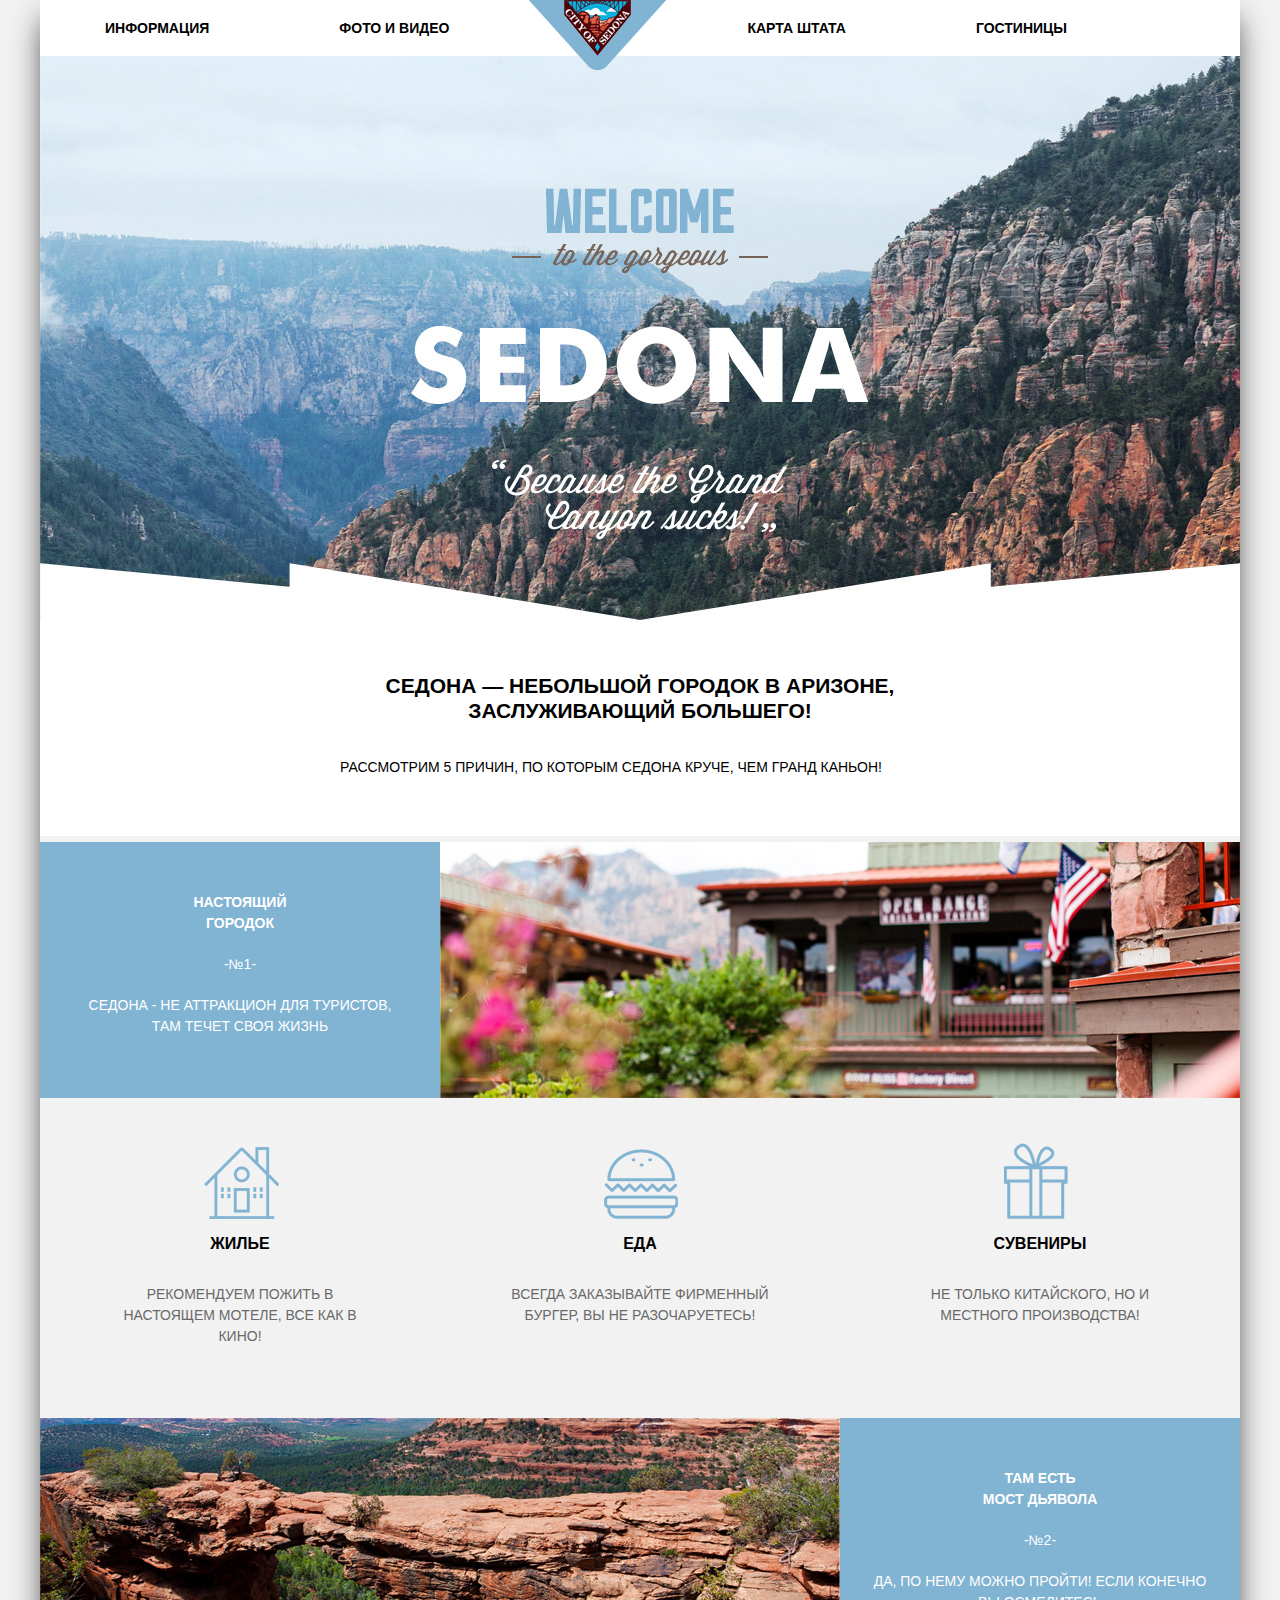
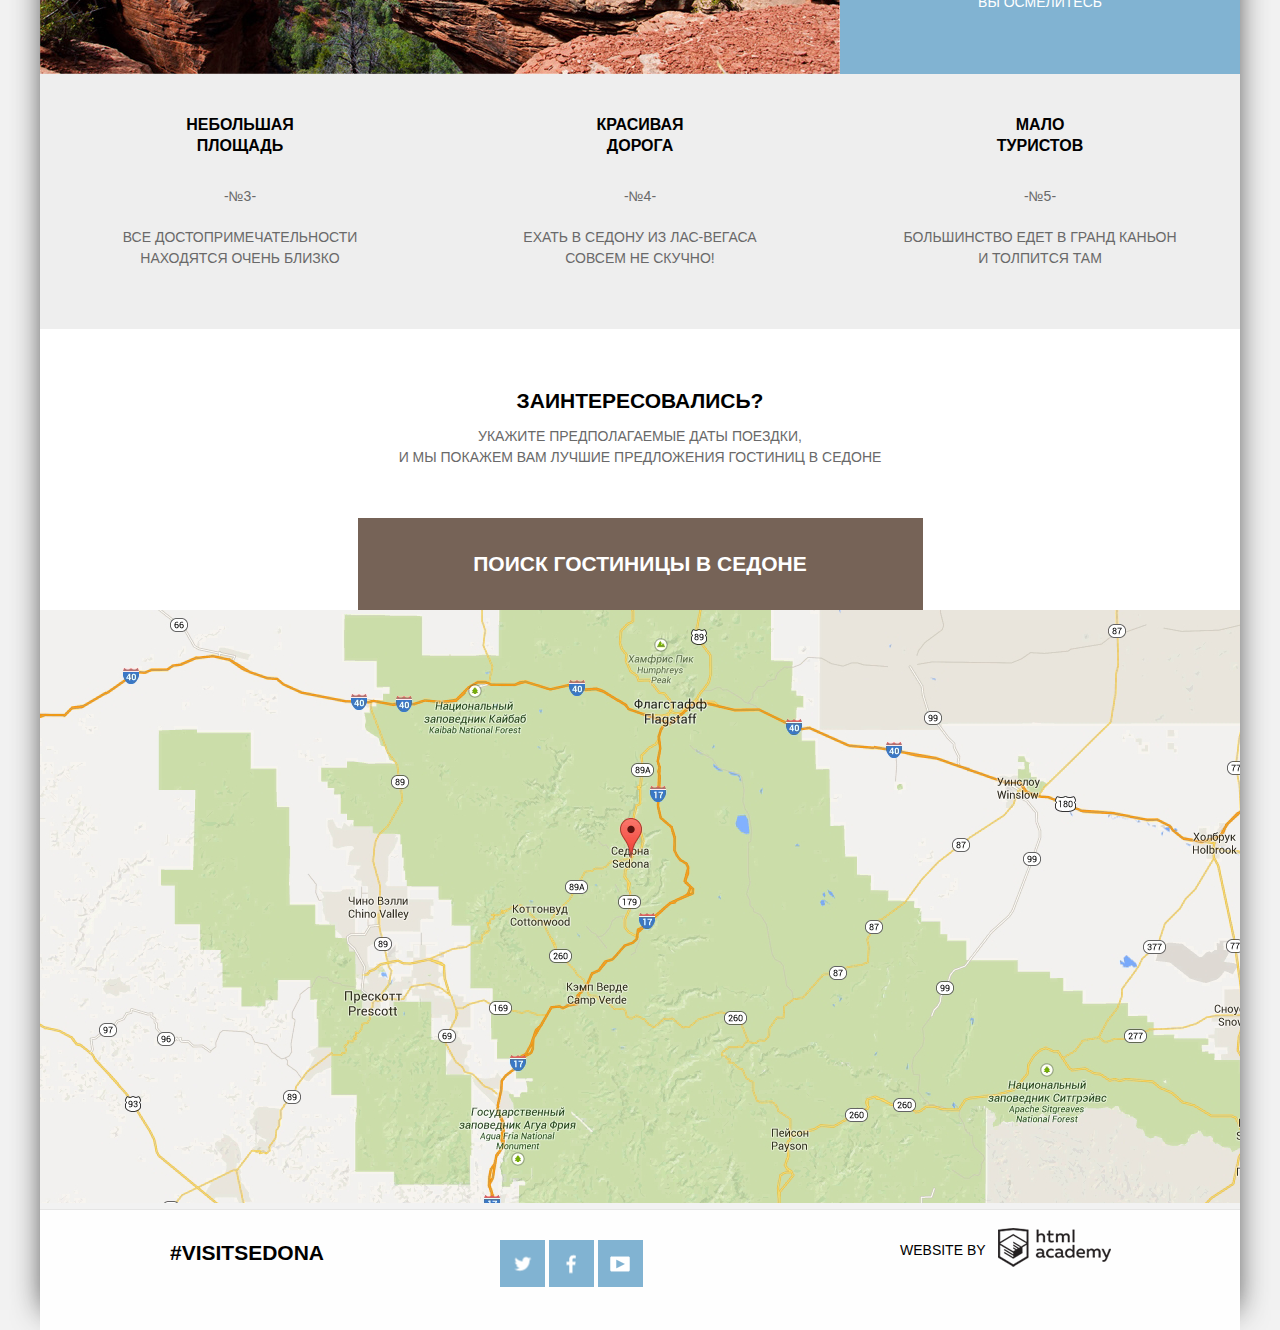
==== index.html @ 5f9b66cf "оформление декоративных элементов" ====
<!DOCTYPE html>
<html>
<head>
  <meta charset="utf-8">
  <link href="https://fonts.googleapis.com/css?family=PT+Sans:400,700&amp;subset=cyrillic" rel="stylesheet">
  <link rel="stylesheet" href="css/normalize.css">
  <link rel="stylesheet" href="css/style.css">
  <title>Welcome to Sedona</title>
</head>
<body>
  <div class="main-container">
    <header class="main-header">
      <nav class="main-navigation">
        <ul>
          <li> 
            <a href="#">Информация </a>
          </li>
          <li> 
            <a href="#">Фото и Видео</a>
          </li>
          <li class="main-logo">
            <a href="#"> <img class="logo" src="img/icon.png" width="138" height="70" alt="Седона"></a>
          </li>
          <li> 
            <a href="#">Карта штата</a> 
          </li>
          <li> 
            <a href="#">Гостиницы</a>
          </li>
        </ul>
      </nav>
    </header>
    <main>
      <div class="main">
        <div class="main-logo">
          <img src="img/index-intro.jpg" width="1200" height="780" alt="Welcome to Sedona">
        </div>
        <h1 class="logo-title">Седона — небольшой городок в Аризоне, заслуживающий большего!</h1>
        <p class="features-title">Рассмотрим 5 причин, по которым Седона круче, чем Гранд Каньон!</p>
      </div>
      <section class="features">
        <div class="features-items right">
          <img src="img/index-city.jpg" width="800" height="256" alt="Настоящий городок">
          <p class="features-name">Настоящий <br> городок</p>
          <p class="features">-№1-</p>
          <p class="features">Седона - не аттракцион для туристов,<br> там течет своя жизнь</p>
        </div>
        <div class="features-logo-wrapped clearfix">
          <div class="features-logo accomodation">
            <p class="features-logo-name">Жилье</p>
            <p class="feature">Рекомендуем пожить в настоящем мотеле, все как в кино!</p>
          </div>
          <div class="features-logo food">
            <p class="features-logo-name">Еда</p>
            <p class="feature">Всегда заказывайте фирменный бургер, Вы не разочаруетесь!</p>
          </div>
          <div class="features-logo souvenirs">
            <p class="features-logo-name">Сувениры</p>
            <p class="feature">Не только китайского, но и местного производства!</p>
          </div>
        </div>
        <div class="features-items left">
          <img src="img/index-bridge.jpg" width="800" height="256" alt="Мост дьявола">
          <p class="features-name">Там есть <br> мост дьявола</p>
          <p class="features">-№2-</p>
          <p class="features">Да, по нему можно пройти! Если конечно <br> вы осмелитесь</p>
        </div>
        <div class="features-items-common clearfix">
          <div class="features-items-small">
            <p class="features-name">Небольшая <br> площадь</p>
            <p class="feature">-№3-</p>
            <p class="feature">Все достопримечательности находятся очень близко</p>
          </div>
          <div class="features-items-small">
            <p class="features-name">Красивая <br> дорога</p>
            <p class="feature">-№4-</p>
            <p class="feature">Ехать в Седону из Лас-Вегаса совсем не скучно!</p>
          </div>
          <div class="features-items-small">
            <p class="features-name">Мало <br> туристов</p>
            <p class="feature">-№5-</p>
            <p class="feature">Большинство едет в Гранд Каньон и толпится там</p>
          </div>
        </div>
      </section>
      <div class="offer">
        <h2 class="offer-title">Заинтересовались?</h2>
        <p class="offer-name">Укажите предполагаемые даты поездки,<br> и мы покажем вам лучшие предложения гостиниц в Седоне</p>
        <input type="checkbox" class="offer" id="search-hotel">
        <label class="search" for="search-hotel">Поиск гостиницы в Седоне</label>
        <form class="offer-form" action="#" method="get">
          <label class="date"> Дата заезда:
            <input class="date" type="date" name="date-checkin" placeholder="24 апреля 2016">
          </label>
          <label class="date"> Дата выезда:
            <input class="date" type="date" name="date-checkout" placeholder="4 июля 2016">
          </label>
          <div class="group clearfix">
            <label class="adult">Взрослые
              <button class="minus" type="button">-</button>
              <input type="text" name="quantity-adult">
              <button class="plus" type="button">+</button>
            </label>
            <label class="children">Дети
              <button class="minus" type="button">-</button>
              <input type="text" name="quantity-children">
              <button class="plus" type="button">+</button>
            </label>
          </div>
          <button class="submit" type="submit">Найти</button>
        </form>
      </div>
      <div class="map">
        <img src="img/map.png" width="1200" height="593" alt="map">
      </div>
    </main>
    <footer class="main-footer floor clearfix">
      <div class="container">
        <section class="footer-contacts">
          <a href="#">#VISITSEDONA</a>
        </section>
        <section class="footer-social">
          <a class="social-btn social-btn-twit" href="#">Twitter</a>
          <a class="social-btn social-btn-fb" href="#">Facebook</a>
          <a class="social-btn social-btn-ytube" href="#">YouTube</a>
        </section>
        <section class="footer-copyright">
          <a class="copyright" href="#">Website by</a>
        </section>
      </div>
    </footer>
  </div>
</body>
</html>
---- css/style.css ----
body {
	font-size: 14px;
	line-height: 21px;
	color: #000000;
	font-weight: normal;
	font-family: "PTSans", "Arial", sans-serif;
	text-transform: uppercase;
	background-color: #f2f2f2;
}
.main {
	position: relative;
}
.main-container {
	width: 1200px;
	margin: 0 auto;
	box-shadow: -15px 0 30px -20px #333, 
	15px 0 30px -20px #333;
}
.main-header {
	background: #ffffff;
}
.main-navigation li {
	display: inline-block;
	font-size: 14px;
	line-height: 26px;
	font-weight: bold;
	padding: 15px;
	margin: 0 50px;
}
.main-navigation li:nth-child(3) {
	position: relative;
	vertical-align: top;
	padding-top: 0px;
	padding-bottom: 0px;
	margin: 0px;
	margin-bottom: -25px;
	z-index: 100;
}
.main-navigation a {
	display: block;
	text-decoration: none;
	color: #000000
}
.main-navigation a:hover {
	color: #81b3d2;
}
.main-navigation ul {
	margin: 0;
	padding: 0;
	list-style: none;
	font-size: 0;
}
.main-footer {
	width: 1080px;
	margin: 0 auto;
	background: #fefefe;
	padding: 30px 60px;
	border-top: 1px solid #e5e5e5
}

.footer-contacts {
	float: left;
	width: 210px;
	margin-right: 120px;
	min-height: 60px;
	margin-left: 70px;
}
.footer-contacts a {
	text-decoration: none;
	color: #000000;
	font-size: 21px;
	font-weight: bold;
	line-height: 26px;
}

.footer-social {
	float: left;
	width: 280px;
	min-height: 60px;
}

.social-btn {
	display: inline-block;
	vertical-align: top;
	font-size: 0px;
	width: 45px;
	height: 47px;
	background-color: #81b3d2;
	position: relative;
}
.social-btn::before {
	content: "";
	position: absolute;
	top: 50%;
	left: 50%;
	transform: translate(-50%, -50%);
	background-image: url("../img/sprite.png");
	background-repeat: no-repeat;
	display: block;
}
.social-btn-twit::before{
	width: 17px;
	height: 15px;
	background-position: -5px -338px;
}
.social-btn-fb::before {
	width: 10px;
	height: 19px;
	background-position: -5px -133px;
}
.social-btn-ytube:before {
	width: 20px;
	height: 16px;
	background-position: -5px -388px;
}
.social-btn:hover {
	background-color: #669ec0
}

.footer-copyright {
	float: right;
	width: 280px;
	min-height: 60px;
	margin-left: 120px;
	position: relative;
}
.footer-copyright::after {
	content: "";
	position: absolute;
	top: -20%;
	left: 35%;
	background-image: url("../img/sprite.png");
	background-repeat: no-repeat;
	display: block;
	width: 113px;
	height: 39px;
	background-position: -5px -191px;
}
.footer-copyright:hover::after {
	content: "";
	position: absolute;
	top: -20%;
	left: 35%;
	background-image: url("../img/sprite.png");
	background-repeat: no-repeat;
	display: block;
	width: 113px;
	height: 39px;
	background-position: -5px -289px;
}
.footer-copyright a {
	text-decoration: none;
	color: #000000;
}

/*inner*/
.common-filter h2{
	font-size: 16px;
	line-height: 1.3;
	color: #ffffff;
	font-weight: bold;
}
.price h2 {
	font-size: 16px;
	line-height: 1.3;
	color: #ffffff;
	font-weight: bold;
}
.hotel-character h2 { 
	font-size: 21px;
	line-height: 1.2;
	font-weight: bold;
	margin: 0px;
}
.hotel-character a {
	text-decoration: none;
	color: #000000
}
.hotel-character a:hover {
	color: #89b8d5;
}
.main-condition {
	min-height: 220px;
	background: #f2f2f2 url("../img/inner-filter.jpg") no-repeat;
	clear: both;
}
.infrastructure {
	float: left;
	width: 200px;
	padding-top: 10px;
	padding-right: 30px;
	padding-bottom: 10px;
	padding-left: 60px;
}
input[type="checkbox"] {
	display: none;
}
input[type="checkbox"] + label.choice {
	display: block;
	padding: 10px 0;
	padding-left: 40px;
	margin: 10px 0;
	font-size: 14px;
	line-height: 21px;
	color: #ffffff;
	position: relative;
	cursor: pointer;
}
input[type="checkbox"] + label.choice::before {
	content: "";
	position: absolute;
	top: -3;
	left: 0;
	background-image: url("../img/sprite.png");
	background-repeat: no-repeat;
	display: block;
	width: 22px;
	height: 22px;
	background-position: -5px -5px;
}
input[type="checkbox"]:checked + label.choice::before {
	content: "";
	position: absolute;
	top: -3;
	left: 0;
	background-image: url("../img/sprite.png");
	background-repeat: no-repeat;
	display: block;
	width: 26px;
	height: 22px;
	background-position: -5px -37px;
}
.common-filter .accomodation {
	float: left;
	width: 200px;
	padding: 10px 30px;
}
.price {
	float: right;
	width: 350px;
	padding: 30px 60px;
}
.filter {
	background: #fefefe;
}
.clearfix::after {
	content: "";
	display: table;
	clear: both;
}
.find {
	float: left;
	min-height: 30px;
	width: 140px;
	padding-top: 30px;
	padding-right: 15px;
	padding-bottom: 30px;
	padding-left: 60px;
	font-weight: bold;
	font-size: 21px;
	line-height: 26px;
}
.sort {
	float: left;
	width: 580px;
	padding: 15px;
	margin: 20px 0 0 0;
}
ul.filter-sort {
	display: inline-block;
	vertical-align: bottom;
	margin: 0;
	padding: 0;
	list-style: none;
	font-size: 12px;
} 
.filter-sort li {
	display: inline-block;
	line-height: 18px;
	vertical-align: bottom;
	padding: 0px;
	margin-right: 30px;
}
.filter-sort li:first-child {
	margin-left: 30px;
}
.filter-sort a {
	text-decoration: none;
	color: #b1b1b1;
	border-bottom: 1px dashed #81b3d2;
}
.filter-sort a.active {
	color: #81b3d2;
	text-decoration: none;
	border-bottom: 0px;
}
.filter-sort a:hover {
	color: #81b3d2;
	text-decoration: none;
	border-bottom: 1px dashed #81b3d2;
}
.direction-filter {
	float: right;
	width: 60px;
	padding-top: 30px;
	position: relative;
}
.direction-filter.down {
	margin-right: 20px;
}
a.direction-filter {
	font-size: 0px;
}
.direction-filter.up::after {
	content: "";
	position: absolute;
	left: 50%;
	bottom: 0px;
	padding: 0px;
	border: 6px solid transparent;
	border-bottom: 10px solid #cccccc;
}
.direction-filter.down::after {
	content: "";
	position: absolute;
	bottom: 0px;
	border: 6px solid transparent;
	border-top: 10px solid #cccccc;
}
.direction-filter.active::after { /*не работает. не пойму как сделать активную сортировку*/
	border-top: 10px solid #81b3d2;
}
.rating.number {
	float: right;
	border: 1px solid #f2f2f2;
	background-color: #f2f2f2;
	color: #666666;
	margin-top: 70px;
}
.hotels-list {
	min-height: 450px;
	background: #fefefe;
}
.hotel {
	width: 1080px;
	padding: 30px 60px;
}
.hotel img {
	float: left;
	margin-right: 20px;
}
.hotel-character {
	float: left;
	width: 370px;
}
.hotel {
	border-top: 1px solid #e5e5e5
}
.hotel-character span {
	display: inline-block;
	padding-top: 10px;
	padding-right: 35px;
}
.btn {
	margin-top: 10px;
}
.hotel-character a.about {
	display: inline-block;
	height: 26px;
	width: 110px;
	border: 1px solid #81b3d2;
	background-color: #81b3d2;
	color: #ffffff;
	font-weight: bold;
	text-align: center;
	padding-top: 5px;
}
.hotel-character a.booking {
	display: inline-block;
	height: 26px;
	width: 142px;
	border: 1px solid #766357;
	background-color: #766357;
	color: #ffffff;
	font-weight: bold;
	text-align: center;
	padding-top: 5px;
}


/*index*/
h2.offer-title {
	font-size: 21px;
	line-height: 1.1;
	font-weight: bold;
	text-align: center;
	padding-top: 60px;
	margin: 0;
}
.offer-name {
	color: #696969;
	text-align: center;
	margin-bottom: 50px;
}
h1.logo-title {
	font-size: 21px;
	line-height: 1.2;
	font-weight: bold;
}
.logo-title {
	position: absolute;
	display: inline-block;
	bottom: 105px;
	width: 600px;
	left: 25%;
	text-align: center;
}
.features-title {
	position: absolute;
	display: inline-block;
	bottom: 50px;
	left: 25%;
	text-align: center;
}
p.features {
	margin: 20px 0;
}
.features-items {
	background-color: #81b3d2;
	min-height: 256px;
	padding-top: 0.1px;
	margin: 0;
}
.features-items p {
	text-align: center;
	color: #ffffff;
}
.features-items.right img {
	float: right;
	width: 800px;
}
.feature {
	color: #696969;
}
.features-items .features-name {
	font-weight: bold;
	margin-top: 50px;
}
.features-logo {
	float: left;
	width: 280px;
	min-height: 240px;
	padding: 40px 60px;
	text-align: center;
	margin: 0;
}
.features-logo-name {
	display: block;
	padding-top: 95px;
	margin-top: 0px;
	margin-bottom: 30px;
	font-size: 16px;
	line-height: 21px;	
	font-weight: bold;
	position: relative;
}
.accomodation .features-logo-name:before {
	content: "";
	display: block;
	position: absolute;
	background-image: url("../img/logo-accomodation.png");
	width: 75px;
	height: 72px;
	left: 37%;
	bottom: 30%;
	padding: 0;
}
.food .features-logo-name:before {
	content: "";
	display: block;
	position: absolute;
	background-image: url("../img/logo-eat.png");
	width: 74px;
	height: 70px;
	left: 37%;
	bottom: 30%;
	padding: 0;
}
.souvenirs .features-logo-name:before {
	content: "";
	display: block;
	position: absolute;
	background-image: url("../img/logo-suvenire.png");
	width: 64px;
	height: 76px;
	left: 37%;
	bottom: 30%;
	padding: 0;
}
.features-items-small .features-name {
	margin: 0;
	display: block;
	padding: 0;
	margin-top: 0px;
	margin-bottom: 30px;
	font-size: 16px;
	line-height: 21px;	
	font-weight: bold;
}
.features-items.left img {
	float: left;
	width: 800px;
}
.features-items-small {
	float: left;
	text-align: center;
	width: 280px;
	min-height: 175px;
	padding: 40px 60px;
	background-color: #eeeeee;
}
p.feature {
	margin: 20px 0;
}
.offer {
	background-color: #ffffff;
	margin: 0 auto;
	position: relative;
}
label.search {
	display: block;
	width: 565px;
	margin: 0 auto;
	text-align: center;
	padding: 33px 0;
	background-color: #766357;
	color: #ffffff;
	font-size: 21px;
	line-height: 26px;
	font-weight: bold;
}
#search-hotel:checked ~ label.search[for="search-hotel"] { 
	background: #766357;
}
.offer-form {
	width: 565px;
	/*height: 395px;*/
	margin: 0 auto;
	display: none;
	z-index: 100;
	position: absolute;
	padding-top: 20px;
}
#search-hotel:checked ~ .offer-form {
	display: block;
	background-color: #ffffff;
	left: 50%;
	transform: translate(-50%);
}
input.offer {
	display: none;
}
.map {
	position: relative;
}
label.date {
	display: block;
	width: 465px;
	margin: 0 auto;
	padding-top: 30px;
	font-weight: bold;
	line-height: 26px;
}
label.adult {
	display: block;
	float: left;
	width: 240px;
	padding-right: 30px;
	font-weight: bold;
	line-height: 26px;
}
label.children {
	display: block;
	float: left;
	width: 190px;
	font-weight: bold;
	line-height: 26px;
}
.group {
	width: 465px;
	margin: 0 auto;
	padding-top: 30px;
}

button.submit {
	display: block;
	margin: 55px auto;
	padding: 20px 195px;
	font-size: 21px;
	font-weight: bold;
	text-transform: uppercase;
	line-height: 26px;
	border-radius: 0px;
	background-color: #81b3d2;
	color: #ffffff;
	border: none;
	cursor: pointer;
}
input.date {
	width: 330px;
	height: 38px;
	background-color: #f2f2f2;
	border: none;
	margin-left: 15px;
	font-size: 
}
.adult input {
	width: 38px;
	height: 38px;
	background-color: #f2f2f2;
	border: none;
	padding: 0px;
}
.children input {
	width: 38px;
	height: 38px;
	background-color: #f2f2f2;
	border: none;
	padding: 0px;
}
button.minus, button.plus {
	width: 38px;
	height: 38px;
	background-color: #f2f2f2;
	border: none;
	padding: 0;
	margin: 0;
	font-size: 14px;
	line-height: 26px;
	font-weight: bold;
	color: #a9a9a9;
}
.adult button.minus {
	margin-left: 30px;
}
.children button.minus {
	margin-left: 25px;
}




/*sprite*/

.sprite {
	background-image: url("../img/sprite.png");
	background-repeat: no-repeat;
	display: block;
}

.sprite-checkbox {
	width: 22px;
	height: 22px;
	background-position: -5px -5px;
}

.sprite-checkbox-checked {
	width: 26px;
	height: 22px;
	background-position: -5px -37px;
}

.sprite-checkbox-checked-disabled {
	width: 26px;
	height: 22px;
	background-position: -5px -69px;
}

.sprite-checkbox-disabled {
	width: 22px;
	height: 22px;
	background-position: -5px -101px;
}

.sprite-f {
	width: 10px;
	height: 19px;
	background-position: -5px -133px;
}

.sprite-f-down {
	width: 10px;
	height: 19px;
	background-position: -5px -162px;
}

.sprite-ha {
	width: 113px;
	height: 39px;
	background-position: -5px -191px;
}

.sprite-ha-down {
	width: 113px;
	height: 39px;
	background-position: -5px -240px;
}

.sprite-ha-hover {
	width: 113px;
	height: 39px;
	background-position: -5px -289px;
}

.sprite-t {
	width: 17px;
	height: 15px;
	background-position: -5px -338px;
}

.sprite-t-down {
	width: 17px;
	height: 15px;
	background-position: -5px -363px;
}

.sprite-ytube {
	width: 20px;
	height: 16px;
	background-position: -5px -388px;
}

.sprite-ytube-down {
	width: 20px;
	height: 16px;
	background-position: -5px -414px;
}
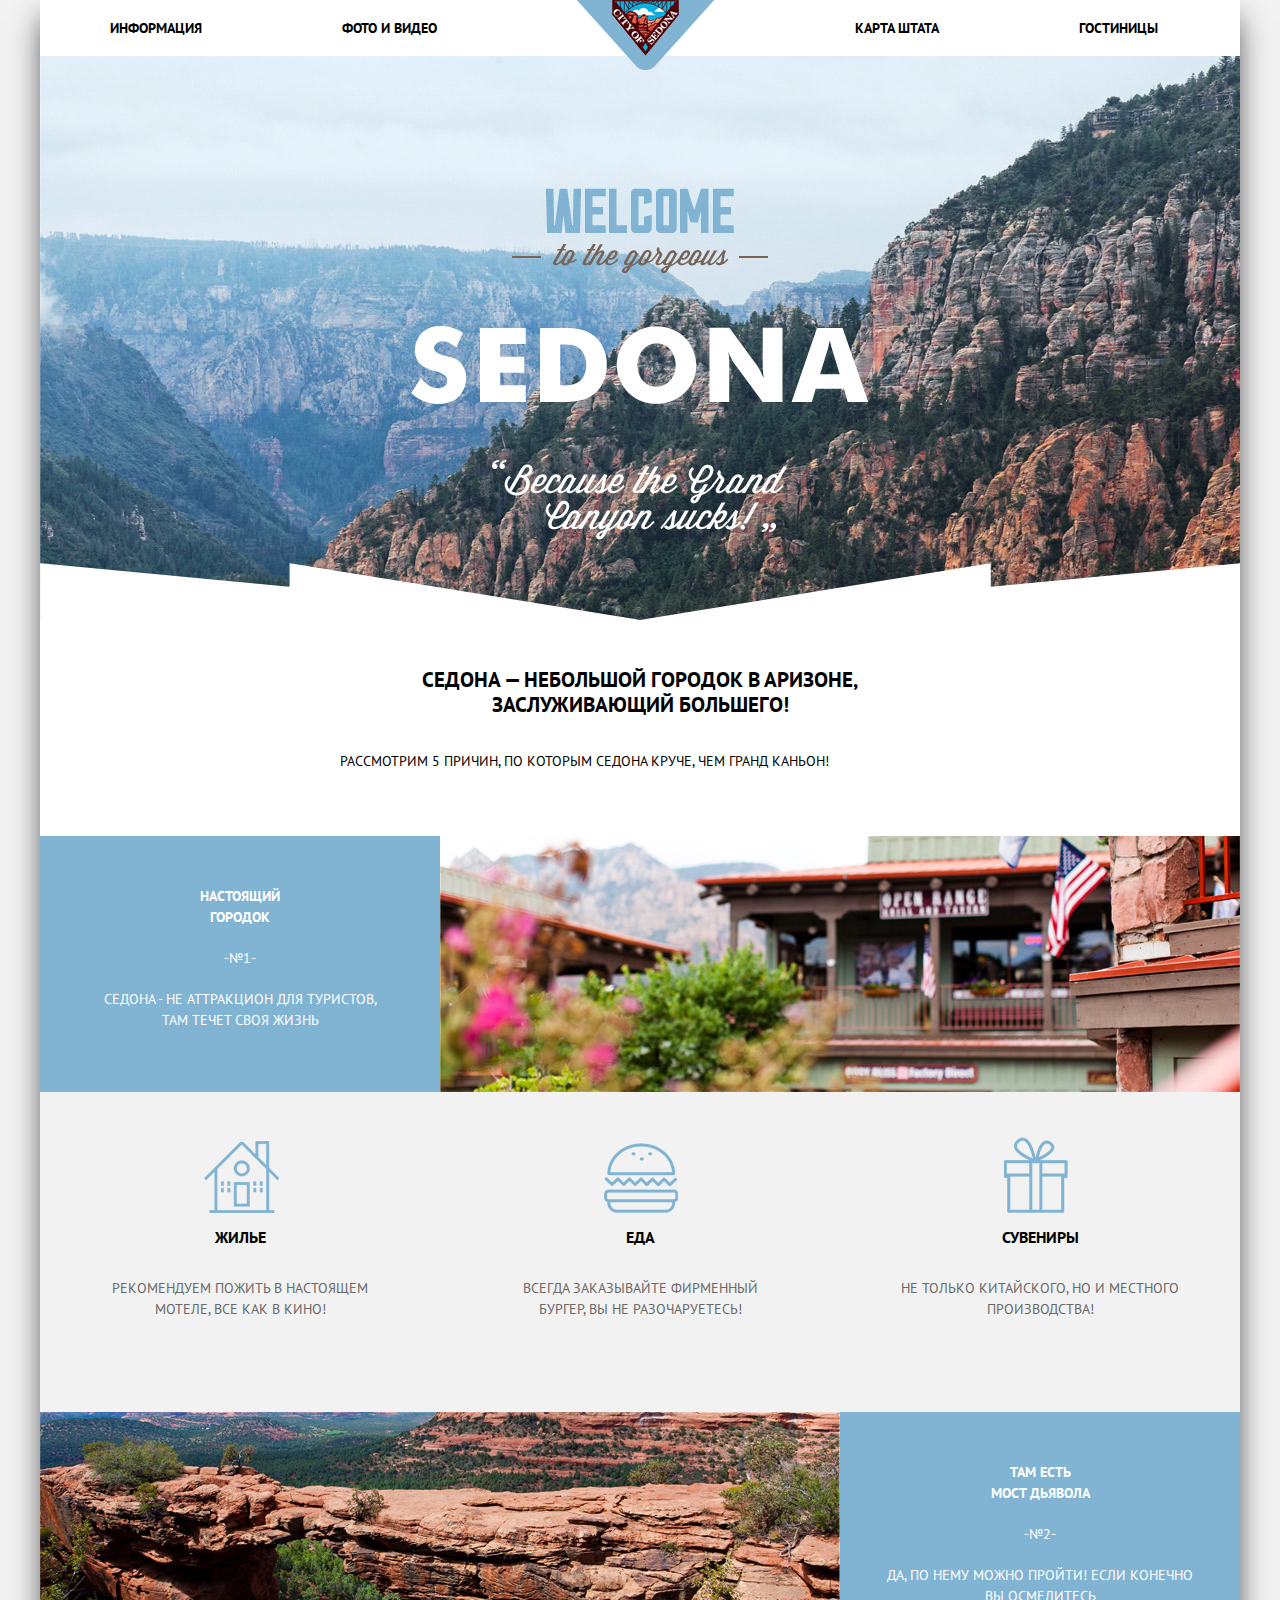
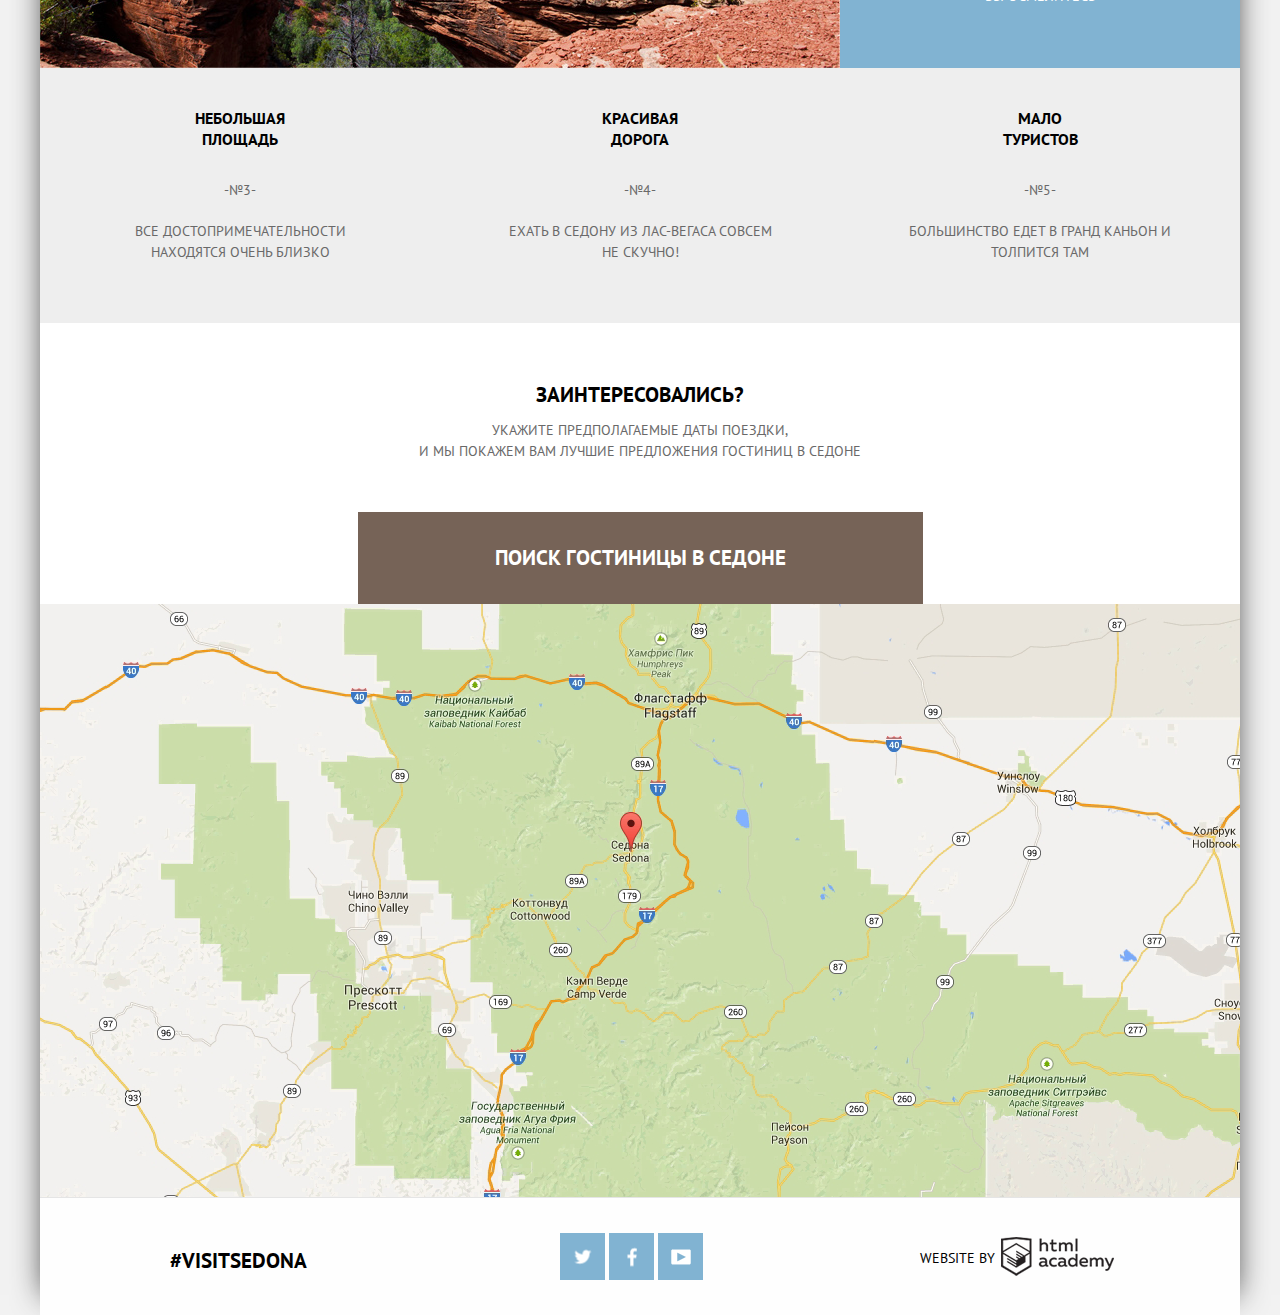
==== commit 5f8cd445: "доработка декоративных элементов" ====
--- a/index.html
+++ b/index.html
@@ -90,20 +90,20 @@
         <label class="search" for="search-hotel">Поиск гостиницы в Седоне</label>
         <form class="offer-form" action="#" method="get">
           <label class="date"> Дата заезда:
-            <input class="date" type="date" name="date-checkin" placeholder="24 апреля 2016">
+            <input class="date" type="text" name="date-checkin" value="  24 апреля 2016">
           </label>
           <label class="date"> Дата выезда:
-            <input class="date" type="date" name="date-checkout" placeholder="4 июля 2016">
+            <input class="date" type="text" name="date-checkout" value="  4 июля 2016">
           </label>
           <div class="group clearfix">
-            <label class="adult">Взрослые
+            <label class="adult">Взрослые:
               <button class="minus" type="button">-</button>
-              <input type="text" name="quantity-adult">
+              <input type="text" name="quantity-adult" value="2">
               <button class="plus" type="button">+</button>
             </label>
-            <label class="children">Дети
+            <label class="children">Дети:
               <button class="minus" type="button">-</button>
-              <input type="text" name="quantity-children">
+              <input type="text" name="quantity-children" value="0">
               <button class="plus" type="button">+</button>
             </label>
           </div>
--- a/css/style.css
+++ b/css/style.css
@@ -1,9 +1,9 @@
 body {
 	font-size: 14px;
-	line-height: 21px;
+	line-height: 1.5;
 	color: #000000;
 	font-weight: normal;
-	font-family: "PTSans", "Arial", sans-serif;
+	font-family: "PT Sans", "Arial", sans-serif;
 	text-transform: uppercase;
 	background-color: #f2f2f2;
 }
@@ -24,7 +24,7 @@
 	font-size: 14px;
 	line-height: 26px;
 	font-weight: bold;
-	padding: 15px;
+	padding: 15px 20px;
 	margin: 0 50px;
 }
 .main-navigation li:nth-child(3) {
@@ -32,7 +32,8 @@
 	vertical-align: top;
 	padding-top: 0px;
 	padding-bottom: 0px;
-	margin: 0px;
+	margin-right: : 50px;
+	margin-left: 50px;
 	margin-bottom: -25px;
 	z-index: 100;
 }
@@ -50,20 +51,23 @@
 	list-style: none;
 	font-size: 0;
 }
+.main-logo img {
+	display: block;
+}
 .main-footer {
 	width: 1080px;
 	margin: 0 auto;
 	background: #fefefe;
-	padding: 30px 60px;
+	padding: 35px 60px;
 	border-top: 1px solid #e5e5e5
 }
 
 .footer-contacts {
 	float: left;
-	width: 210px;
-	margin-right: 120px;
-	min-height: 60px;
+	width: 220px;
+	margin-right: 170px;
 	margin-left: 70px;
+	padding-top: 15px;
 }
 .footer-contacts a {
 	text-decoration: none;
@@ -75,8 +79,7 @@
 
 .footer-social {
 	float: left;
-	width: 280px;
-	min-height: 60px;
+	width: 220px;
 }
 
 .social-btn {
@@ -119,16 +122,16 @@
 
 .footer-copyright {
 	float: right;
-	width: 280px;
-	min-height: 60px;
-	margin-left: 120px;
-	position: relative;
-}
-.footer-copyright::after {
-	content: "";
-	position: absolute;
-	top: -20%;
-	left: 35%;
+	padding-top: 15px;
+	width: 220px;
+	margin-right: 40px;
+	position: relative;
+}
+.footer-copyright a::after {
+	content: "";
+	position: absolute;
+	top: 10%;
+	left: calc(30% + 15px);
 	background-image: url("../img/sprite.png");
 	background-repeat: no-repeat;
 	display: block;
@@ -136,11 +139,11 @@
 	height: 39px;
 	background-position: -5px -191px;
 }
-.footer-copyright:hover::after {
-	content: "";
-	position: absolute;
-	top: -20%;
-	left: 35%;
+.footer-copyright a:hover::after {
+	content: "";
+	position: absolute;
+	top: 10%;
+	left: calc(30% + 15px);
 	background-image: url("../img/sprite.png");
 	background-repeat: no-repeat;
 	display: block;
@@ -165,10 +168,11 @@
 	line-height: 1.3;
 	color: #ffffff;
 	font-weight: bold;
+	margin-top: 0;
 }
 .hotel-character h2 { 
 	font-size: 21px;
-	line-height: 1.2;
+	line-height: 26px;
 	font-weight: bold;
 	margin: 0px;
 }
@@ -238,7 +242,96 @@
 .price {
 	float: right;
 	width: 350px;
-	padding: 30px 60px;
+	padding: 30px 70px;
+}
+.price-range {
+	position: relative;
+	height: 36px;
+	margin-bottom: 20px;
+	border: 2px solid #ffffff;
+	border-radius: 2px;
+}
+.price-range::after {
+	content: "";
+	position: absolute;
+	top: 50%;
+	left: 50%;
+	width: 2px;
+	height: 22px;
+	background: #ffffff;
+	transform: translate(-50%, -50%);
+}
+.price-range label {
+	display: inline-block;
+	vertical-align: top;
+	font-size: 14px;
+	line-height: 38px;
+	color: #ffffff;
+	cursor: pointer;
+}
+.price-range .min-price,
+.price-range .max-price {
+	width: 90px;
+	padding-left: 65px;
+}
+.price-range input {
+	width: 50px;
+	margin: 0;
+	border: none;
+	outline: none;
+	background: none;
+	color: inherit;
+	font: inherit;
+}
+.range-controls {
+	position: relative;
+	margin-bottom: 32px;
+}
+.range-controls .scale {
+	height: 2px;
+	background: rgba(255, 255, 255, 0.3);
+}
+.range-controls .bar {
+	width: 80%;
+	height: 2px;
+	background: #ffffff;
+}
+.range-circle {
+	position: absolute;
+	top: -9px;
+	width: 4px;
+	height: 4px;
+	background: #ababab;
+	border: 8px solid #ffffff;
+	border-radius: 50%;
+	box-shadow: 0 2px 1px 0 rgba(0, 1, 1, 0.2);
+	cursor: pointer;
+}
+.range-circle:hover {
+	background: #1c4f80;
+}
+.range-circle-min {
+	left: 0;
+}
+.range-circle-max {
+	left: 80%;
+}
+button.price-show {
+	display: block;
+	margin: 0 auto;
+	padding: 6px 35px;
+	font-size: 14px;
+	line-height: 21px;
+	text-transform: uppercase;
+	color: #ffffff;
+	background: transparent;
+	border: 2px solid #ffffff;
+	border-radius: 2px;
+	cursor: pointer;
+}
+button.price-show:hover {
+	color: #000000;
+	background: #ffffff;
 }
 .filter {
 	background: #fefefe;
@@ -287,17 +380,21 @@
 .filter-sort a {
 	text-decoration: none;
 	color: #b1b1b1;
-	border-bottom: 1px dashed #81b3d2;
 }
 .filter-sort a.active {
 	color: #81b3d2;
 	text-decoration: none;
-	border-bottom: 0px;
+	border-bottom: none;
 }
 .filter-sort a:hover {
 	color: #81b3d2;
 	text-decoration: none;
 	border-bottom: 1px dashed #81b3d2;
+}
+.filter-sort a.active:hover {
+	color: #81b3d2;
+	text-decoration: none;
+	border-bottom: 0px;
 }
 .direction-filter {
 	float: right;
@@ -320,6 +417,9 @@
 	border: 6px solid transparent;
 	border-bottom: 10px solid #cccccc;
 }
+.direction-filter.up::after:hover {
+	border-bottom: 10px solid #000000;
+}
 .direction-filter.down::after {
 	content: "";
 	position: absolute;
@@ -327,23 +427,28 @@
 	border: 6px solid transparent;
 	border-top: 10px solid #cccccc;
 }
-.direction-filter.active::after { /*не работает. не пойму как сделать активную сортировку*/
+.direction-filter.active::after {
 	border-top: 10px solid #81b3d2;
 }
+.rating {
+	float: right;
+}
 .rating.number {
-	float: right;
 	border: 1px solid #f2f2f2;
 	background-color: #f2f2f2;
 	color: #666666;
-	margin-top: 70px;
+	margin-top: 45px;
 }
 .hotels-list {
 	min-height: 450px;
 	background: #fefefe;
 }
+.btn {
+	margin-top: 10px;
+}
 .hotel {
-	width: 1080px;
-	padding: 30px 60px;
+	width: 1060px;
+	padding: 30px 70px;
 }
 .hotel img {
 	float: left;
@@ -361,31 +466,44 @@
 	padding-top: 10px;
 	padding-right: 35px;
 }
-.btn {
-	margin-top: 10px;
-}
 .hotel-character a.about {
 	display: inline-block;
-	height: 26px;
 	width: 110px;
 	border: 1px solid #81b3d2;
 	background-color: #81b3d2;
 	color: #ffffff;
 	font-weight: bold;
 	text-align: center;
-	padding-top: 5px;
+	padding-top: 2px;
+	padding-bottom: 2px;
+	vertical-align: bottom;
+	margin-right: 5px;
+}
+.hotel-character a.about:hover {
+	background-color: #669ec0;
 }
 .hotel-character a.booking {
 	display: inline-block;
-	height: 26px;
 	width: 142px;
 	border: 1px solid #766357;
 	background-color: #766357;
 	color: #ffffff;
 	font-weight: bold;
 	text-align: center;
-	padding-top: 5px;
-}
+	padding-top: 2px;
+	padding-bottom: 2px;
+	vertical-align: bottom;
+}
+.hotel-character a.booking:hover {
+	background-color: #604e43;
+}
+.star span {
+	display: inline-block;
+	width: 17px;
+	height: 17px;
+	background: url("../img/star.png") no-repeat;
+}
+
 
 
 /*index*/
@@ -563,35 +681,41 @@
 .map {
 	position: relative;
 }
-label.date {
-	display: block;
-	width: 465px;
-	margin: 0 auto;
-	padding-top: 30px;
-	font-weight: bold;
-	line-height: 26px;
-}
-label.adult {
-	display: block;
-	float: left;
-	width: 240px;
-	padding-right: 30px;
-	font-weight: bold;
-	line-height: 26px;
-}
-label.children {
-	display: block;
-	float: left;
-	width: 190px;
-	font-weight: bold;
-	line-height: 26px;
+.map img {
+	display: block;
 }
 .group {
 	width: 465px;
 	margin: 0 auto;
 	padding-top: 30px;
 }
-
+.group button:hover {
+	color: #000000;
+
+}
+label.date {
+	display: block;
+	width: 465px;
+	margin: 0 auto;
+	padding-top: 30px;
+	font-weight: bold;
+	line-height: 26px;
+}
+label.adult {
+	display: block;
+	float: left;
+	width: 240px;
+	padding-right: 25px;
+	font-weight: bold;
+	line-height: 26px;
+}
+label.children {
+	display: block;
+	float: left;
+	width: 190px;
+	font-weight: bold;
+	line-height: 26px;
+}
 button.submit {
 	display: block;
 	margin: 55px auto;
@@ -606,27 +730,40 @@
 	border: none;
 	cursor: pointer;
 }
+button.submit:hover {
+	background-color: #669ec0;
+}
 input.date {
 	width: 330px;
 	height: 38px;
-	background-color: #f2f2f2;
+	background: #f2f2f2 url("../img/calculate.png") no-repeat 97% center;
 	border: none;
 	margin-left: 15px;
-	font-size: 
+	line-height: 26px;
+	font-weight: bold;
+}
+input.date:hover {
+	background: #ebebeb url("../img/calculate-hover.png") no-repeat 97% center;
 }
 .adult input {
 	width: 38px;
 	height: 38px;
+	line-height: 26px;
+	font-weight: bold;
 	background-color: #f2f2f2;
 	border: none;
 	padding: 0px;
+	text-align: center;
 }
 .children input {
 	width: 38px;
 	height: 38px;
+	font-weight: bold;
+	line-height: 26px;
 	background-color: #f2f2f2;
 	border: none;
 	padding: 0px;
+	text-align: center;
 }
 button.minus, button.plus {
 	width: 38px;
@@ -640,11 +777,17 @@
 	font-weight: bold;
 	color: #a9a9a9;
 }
+button.minus {
+	margin-right: -4px;
+}
+button.plus {
+	margin-left: -4px;
+}
 .adult button.minus {
-	margin-left: 30px;
+	margin-left: 35px;
 }
 .children button.minus {
-	margin-left: 25px;
+	margin-left: 20px;
 }
 
 
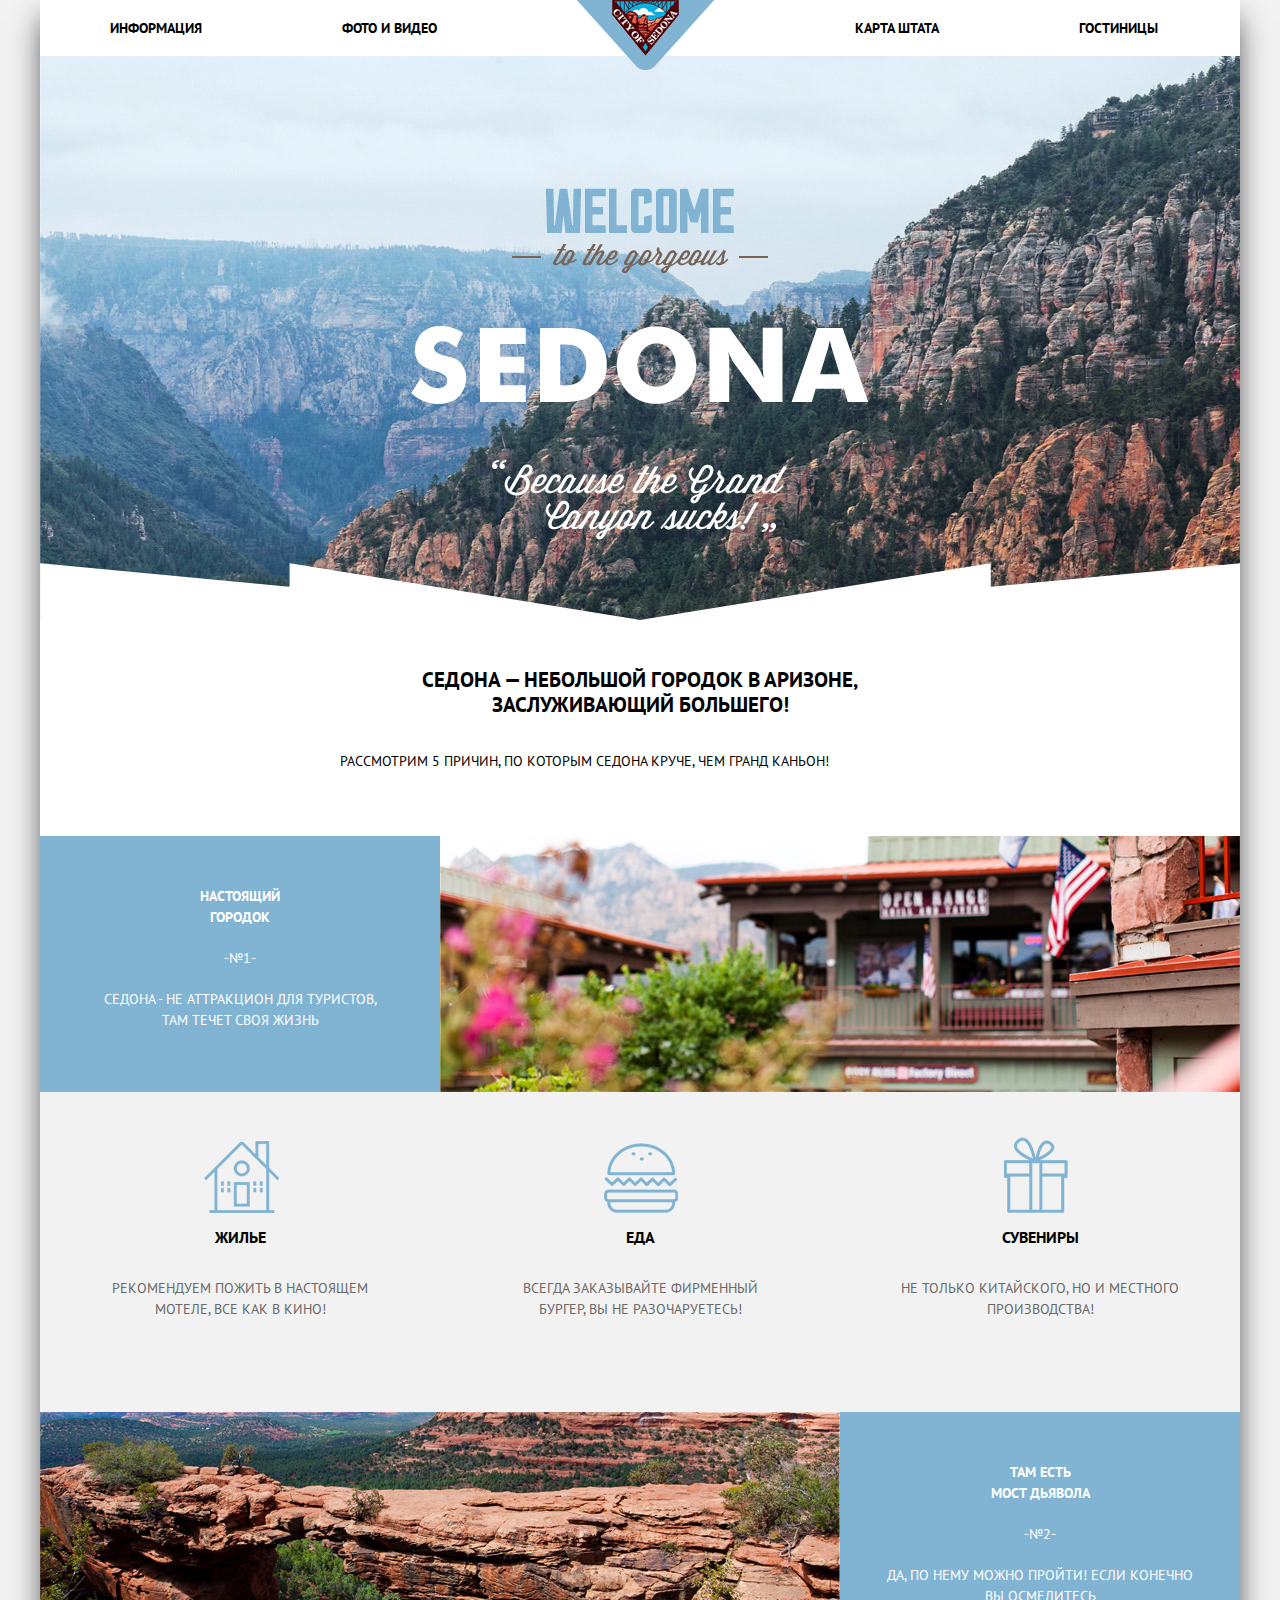
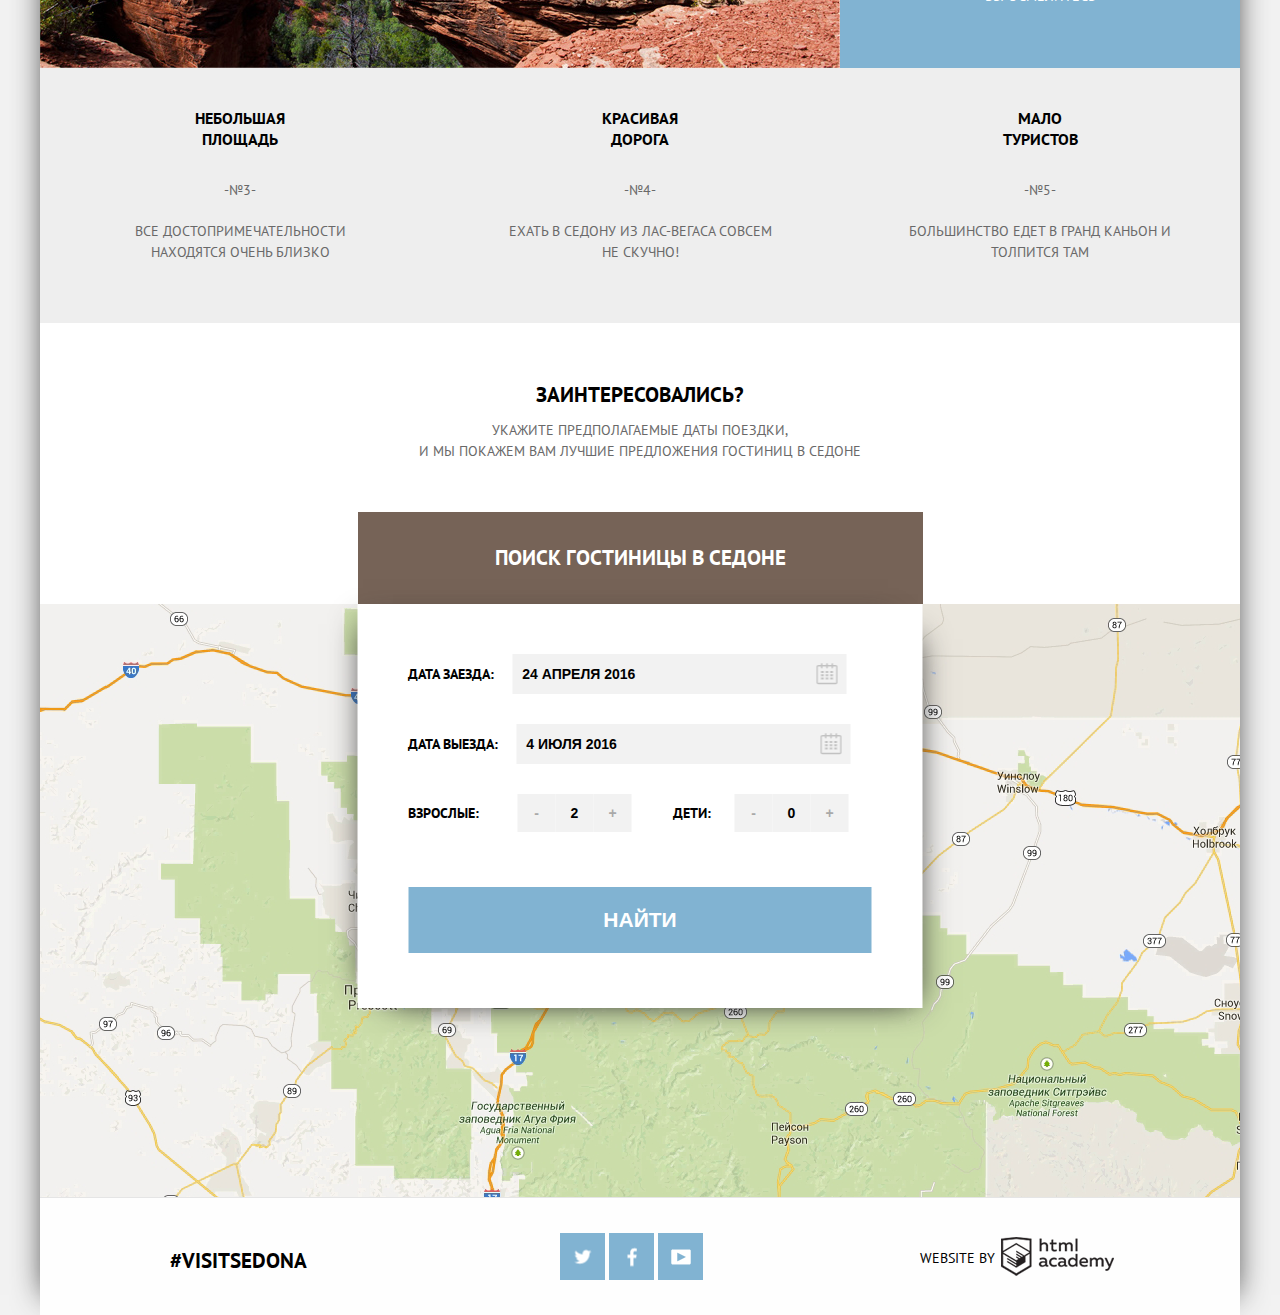
==== commit d7f90120: "доработки" ====
--- a/index.html
+++ b/index.html
@@ -39,7 +39,7 @@
         <p class="features-title">Рассмотрим 5 причин, по которым Седона круче, чем Гранд Каньон!</p>
       </div>
       <section class="features">
-        <div class="features-items right">
+        <div class="features-items right clearfix">
           <img src="img/index-city.jpg" width="800" height="256" alt="Настоящий городок">
           <p class="features-name">Настоящий <br> городок</p>
           <p class="features">-№1-</p>
@@ -59,7 +59,7 @@
             <p class="feature">Не только китайского, но и местного производства!</p>
           </div>
         </div>
-        <div class="features-items left">
+        <div class="features-items left clearfix">
           <img src="img/index-bridge.jpg" width="800" height="256" alt="Мост дьявола">
           <p class="features-name">Там есть <br> мост дьявола</p>
           <p class="features">-№2-</p>
@@ -86,7 +86,7 @@
       <div class="offer">
         <h2 class="offer-title">Заинтересовались?</h2>
         <p class="offer-name">Укажите предполагаемые даты поездки,<br> и мы покажем вам лучшие предложения гостиниц в Седоне</p>
-        <input type="checkbox" class="offer" id="search-hotel">
+        <input type="checkbox" class="offer" id="search-hotel" checked>
         <label class="search" for="search-hotel">Поиск гостиницы в Седоне</label>
         <form class="offer-form" action="#" method="get">
           <label class="date"> Дата заезда:
--- a/css/style.css
+++ b/css/style.css
@@ -45,6 +45,18 @@
 .main-navigation a:hover {
 	color: #81b3d2;
 }
+.main-navigation a:active {
+	color: #b7b7b7;
+}
+.main-navigation a.active {
+	color: #7f6d62;
+}
+.main-navigation a.active:hover {
+	color: #604e43;
+}
+.main-navigation a.active:active {
+	color: #d6d0cc;
+}
 .main-navigation ul {
 	margin: 0;
 	padding: 0;
@@ -111,7 +123,7 @@
 	height: 19px;
 	background-position: -5px -133px;
 }
-.social-btn-ytube:before {
+.social-btn-ytube::before {
 	width: 20px;
 	height: 16px;
 	background-position: -5px -388px;
@@ -119,7 +131,24 @@
 .social-btn:hover {
 	background-color: #669ec0
 }
-
+.social-btn:active {
+	background-color: #5496bd;
+}
+.social-btn-twit:active::before{
+	width: 17px;
+	height: 15px;
+	background-position: -5px -363px;
+}
+.social-btn-fb:active::before {
+	width: 10px;
+	height: 19px;
+	background-position: -5px -162px;
+}
+.social-btn-ytube:active::before {
+	width: 20px;
+	height: 16px;
+	background-position: -5px -414px;
+}
 .footer-copyright {
 	float: right;
 	padding-top: 15px;
@@ -140,16 +169,14 @@
 	background-position: -5px -191px;
 }
 .footer-copyright a:hover::after {
-	content: "";
-	position: absolute;
-	top: 10%;
-	left: calc(30% + 15px);
-	background-image: url("../img/sprite.png");
-	background-repeat: no-repeat;
-	display: block;
 	width: 113px;
 	height: 39px;
 	background-position: -5px -289px;
+}
+.footer-copyright a:active::after {
+	width: 113px;
+	height: 39px;
+	background-position: -5px -240px;
 }
 .footer-copyright a {
 	text-decoration: none;
@@ -182,6 +209,9 @@
 }
 .hotel-character a:hover {
 	color: #89b8d5;
+}
+.hotel-character a:active {
+	color: #b2b2b2;
 }
 .main-condition {
 	min-height: 220px;
@@ -213,7 +243,6 @@
 input[type="checkbox"] + label.choice::before {
 	content: "";
 	position: absolute;
-	top: -3;
 	left: 0;
 	background-image: url("../img/sprite.png");
 	background-repeat: no-repeat;
@@ -222,17 +251,38 @@
 	height: 22px;
 	background-position: -5px -5px;
 }
-input[type="checkbox"]:checked + label.choice::before {
-	content: "";
-	position: absolute;
-	top: -3;
+input[type="checkbox"]:disabled + label.choice::before {
+	content: "";
+	position: absolute;
 	left: 0;
 	background-image: url("../img/sprite.png");
 	background-repeat: no-repeat;
 	display: block;
+	width: 22px;
+	height: 22px;
+	background-position: -5px -101px;
+}
+input[type="checkbox"]:checked + label.choice::before {
+	content: "";
+	position: absolute;
+	left: 0;
+	background-image: url("../img/sprite.png");
+	background-repeat: no-repeat;
+	display: block;
 	width: 26px;
 	height: 22px;
 	background-position: -5px -37px;
+}
+input[type="checkbox"]:checked:disabled + label.choice::before {
+	content: "";
+	position: absolute;
+	left: 0;
+	background-image: url("../img/sprite.png");
+	background-repeat: no-repeat;
+	display: block;
+	width: 26px;
+	height: 22px;
+	background-position: -5px -69px;
 }
 .common-filter .accomodation {
 	float: left;
@@ -333,6 +383,11 @@
 	color: #000000;
 	background: #ffffff;
 }
+button.price-show:active {
+	color: #000000;
+	background: #ffffff;
+	outline: none;
+}
 .filter {
 	background: #fefefe;
 }
@@ -343,7 +398,6 @@
 }
 .find {
 	float: left;
-	min-height: 30px;
 	width: 140px;
 	padding-top: 30px;
 	padding-right: 15px;
@@ -380,6 +434,7 @@
 .filter-sort a {
 	text-decoration: none;
 	color: #b1b1b1;
+	border-bottom: 1px dotted #81b3d2;
 }
 .filter-sort a.active {
 	color: #81b3d2;
@@ -389,12 +444,17 @@
 .filter-sort a:hover {
 	color: #81b3d2;
 	text-decoration: none;
-	border-bottom: 1px dashed #81b3d2;
+	border-bottom: 1px dotted #81b3d2;
 }
 .filter-sort a.active:hover {
 	color: #81b3d2;
 	text-decoration: none;
 	border-bottom: 0px;
+}
+.filter-sort a:active {
+	text-decoration: none;
+	color: #000000;
+	border-bottom: none;
 }
 .direction-filter {
 	float: right;
@@ -417,8 +477,11 @@
 	border: 6px solid transparent;
 	border-bottom: 10px solid #cccccc;
 }
-.direction-filter.up::after:hover {
+.direction-filter.up:hover::after {
 	border-bottom: 10px solid #000000;
+}
+.direction-filter.up:active::after {
+	border-bottom: 10px solid #81b3d2;
 }
 .direction-filter.down::after {
 	content: "";
@@ -426,6 +489,9 @@
 	bottom: 0px;
 	border: 6px solid transparent;
 	border-top: 10px solid #cccccc;
+}
+.direction-filter.down:active::after {
+	border-top: 10px solid #81b3d2;
 }
 .direction-filter.active::after {
 	border-top: 10px solid #81b3d2;
@@ -482,6 +548,10 @@
 .hotel-character a.about:hover {
 	background-color: #669ec0;
 }
+.hotel-character a.about:active {
+	background-color: #5496bd;
+	color: #88b6d1;
+}
 .hotel-character a.booking {
 	display: inline-block;
 	width: 142px;
@@ -497,6 +567,10 @@
 .hotel-character a.booking:hover {
 	background-color: #604e43;
 }
+.hotel-character a.booking:active {
+	background-color: #503e33;
+	color: #857871;
+}
 .star span {
 	display: inline-block;
 	width: 17px;
@@ -545,7 +619,6 @@
 }
 .features-items {
 	background-color: #81b3d2;
-	min-height: 256px;
 	padding-top: 0.1px;
 	margin: 0;
 }
@@ -656,18 +729,20 @@
 	font-size: 21px;
 	line-height: 26px;
 	font-weight: bold;
+	cursor: pointer;
 }
 #search-hotel:checked ~ label.search[for="search-hotel"] { 
 	background: #766357;
 }
 .offer-form {
 	width: 565px;
-	/*height: 395px;*/
 	margin: 0 auto;
 	display: none;
 	z-index: 100;
 	position: absolute;
 	padding-top: 20px;
+	box-shadow: 15px 15px 30px -20px #333,
+	-15px 0 30px -20px #333;
 }
 #search-hotel:checked ~ .offer-form {
 	display: block;
@@ -689,9 +764,11 @@
 	margin: 0 auto;
 	padding-top: 30px;
 }
-.group button:hover {
+button.minus:hover {
 	color: #000000;
-
+}
+button.plus:hover {
+	color: #000000;
 }
 label.date {
 	display: block;
@@ -724,7 +801,6 @@
 	font-weight: bold;
 	text-transform: uppercase;
 	line-height: 26px;
-	border-radius: 0px;
 	background-color: #81b3d2;
 	color: #ffffff;
 	border: none;
@@ -733,17 +809,32 @@
 button.submit:hover {
 	background-color: #669ec0;
 }
+button.submit:active {
+	background-color: #5496bd;
+	color: #88b6d1;
+}
 input.date {
 	width: 330px;
 	height: 38px;
-	background: #f2f2f2 url("../img/calculate.png") no-repeat 97% center;
+	background: #f2f2f2 url("../img/calendar.png") no-repeat 97% center;
 	border: none;
 	margin-left: 15px;
 	line-height: 26px;
 	font-weight: bold;
+	outline: none;
+	text-transform: uppercase;
+	cursor: pointer;
 }
 input.date:hover {
-	background: #ebebeb url("../img/calculate-hover.png") no-repeat 97% center;
+	background: #ebebeb url("../img/calendar-hover.png") no-repeat 97% center;
+	outline: none;
+}
+input.date:focus {
+	background: transparent url("../img/calendar-down.png") no-repeat 97% center;
+	border: 2px solid #e5e5e5;
+	outline: none;
+	width: 326px;
+	height: 34px;
 }
 .adult input {
 	width: 38px;
@@ -754,6 +845,7 @@
 	border: none;
 	padding: 0px;
 	text-align: center;
+	outline: none;
 }
 .children input {
 	width: 38px;
@@ -764,18 +856,18 @@
 	border: none;
 	padding: 0px;
 	text-align: center;
+	outline: none;
 }
 button.minus, button.plus {
 	width: 38px;
 	height: 38px;
 	background-color: #f2f2f2;
 	border: none;
-	padding: 0;
-	margin: 0;
 	font-size: 14px;
 	line-height: 26px;
 	font-weight: bold;
 	color: #a9a9a9;
+	outline: none;
 }
 button.minus {
 	margin-right: -4px;
@@ -789,7 +881,12 @@
 .children button.minus {
 	margin-left: 20px;
 }
-
+button.minus:active {
+	color: #81b3d2;
+}
+button.plus:active {
+	color: #81b3d2;
+}
 
 
 
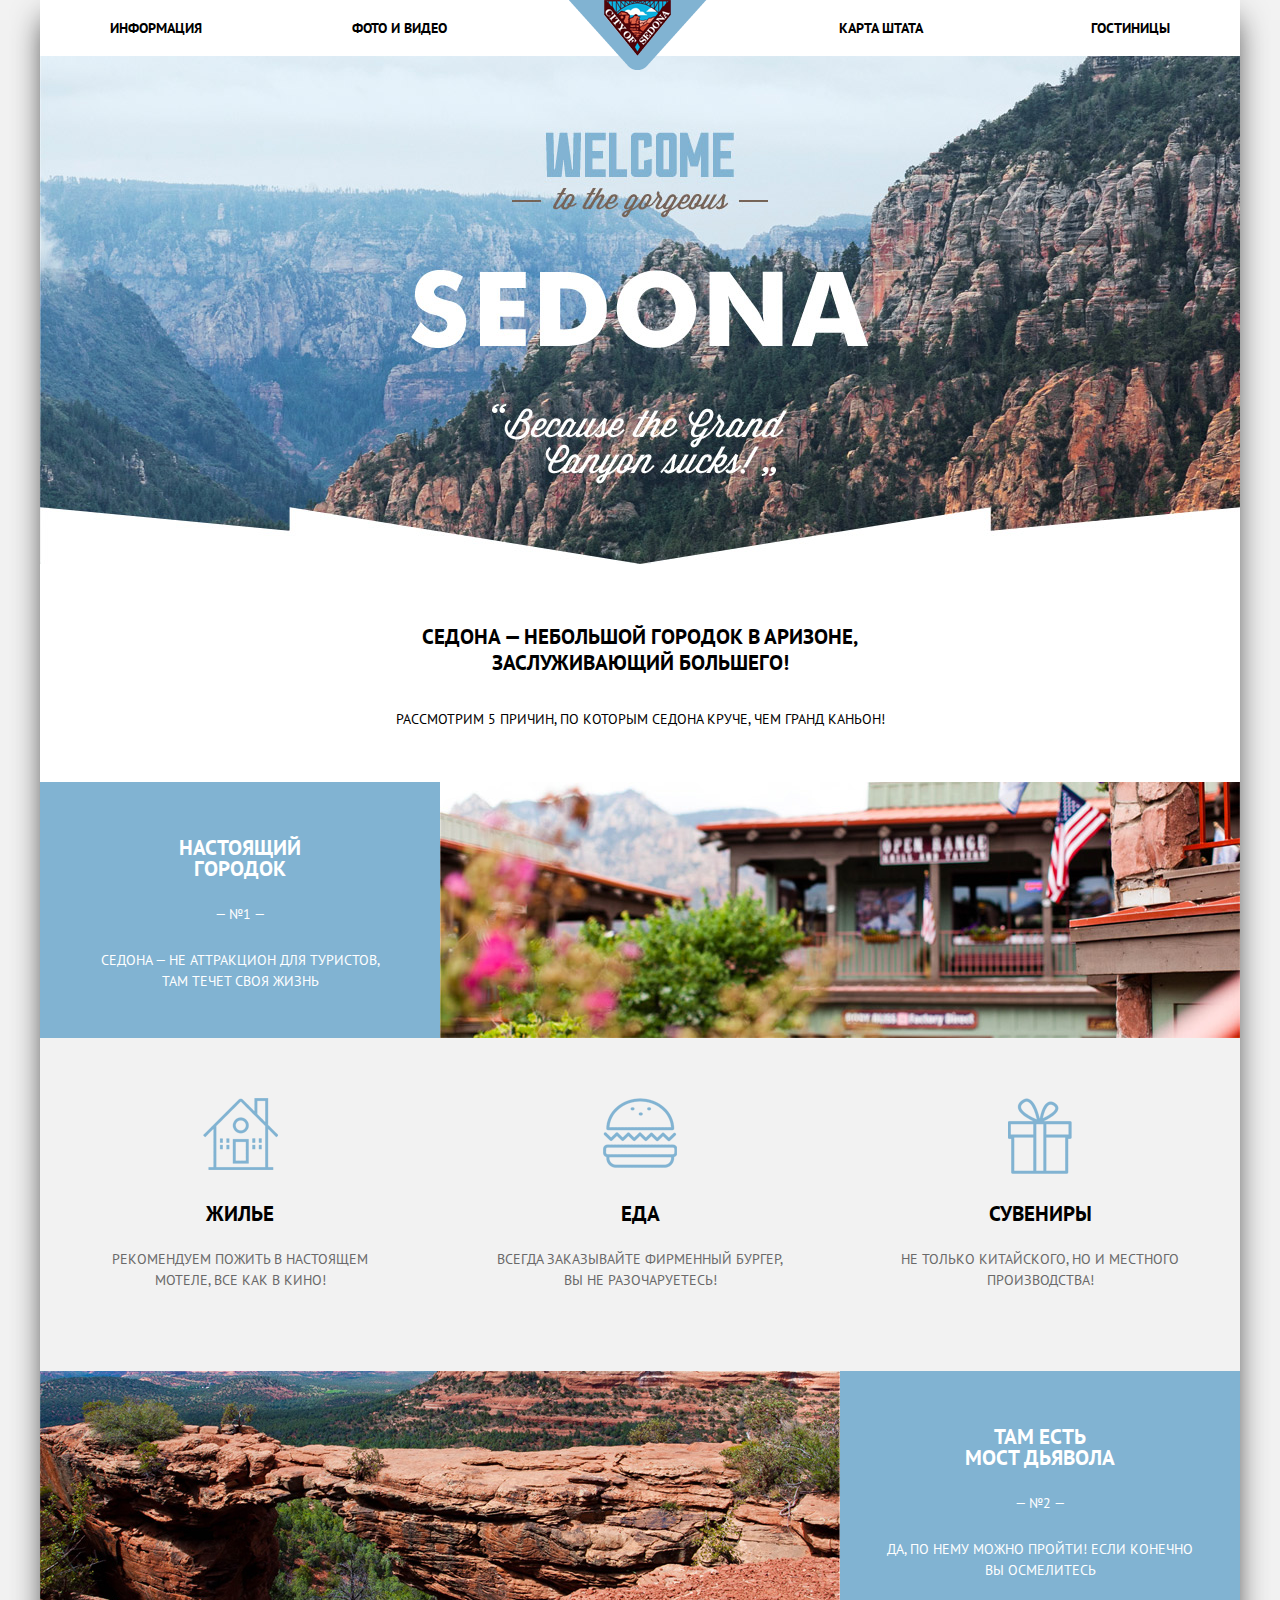
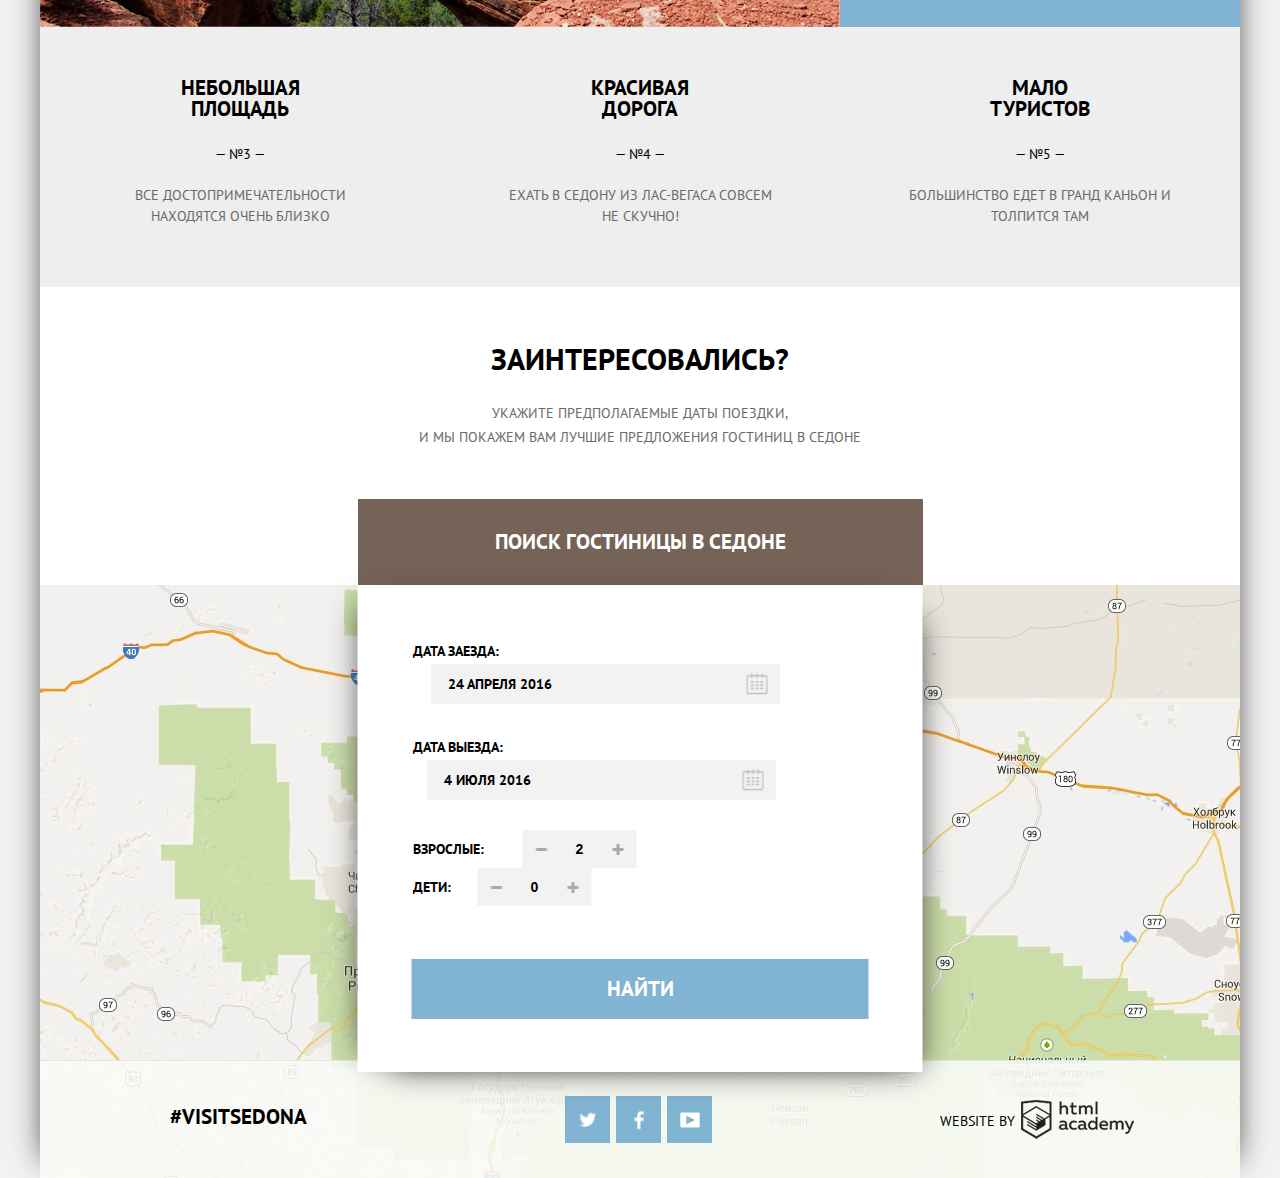
==== commit 07606e8e: "доработка по декоративному оформлению" ====
--- a/index.html
+++ b/index.html
@@ -22,10 +22,10 @@
             <a href="#"> <img class="logo" src="img/icon.png" width="138" height="70" alt="Седона"></a>
           </li>
           <li> 
-            <a href="#">Карта штата</a> 
+            <a href="#">Гостиницы</a> 
           </li>
           <li> 
-            <a href="#">Гостиницы</a>
+            <a href="#">Карта штата</a>
           </li>
         </ul>
       </nav>
@@ -33,7 +33,7 @@
     <main>
       <div class="main">
         <div class="main-logo">
-          <img src="img/index-intro.jpg" width="1200" height="780" alt="Welcome to Sedona">
+        <img src="img/index-intro.jpg" width="1200" height="508" alt="Welcome to Sedona">
         </div>
         <h1 class="logo-title">Седона — небольшой городок в Аризоне, заслуживающий большего!</h1>
         <p class="features-title">Рассмотрим 5 причин, по которым Седона круче, чем Гранд Каньон!</p>
@@ -42,8 +42,8 @@
         <div class="features-items right clearfix">
           <img src="img/index-city.jpg" width="800" height="256" alt="Настоящий городок">
           <p class="features-name">Настоящий <br> городок</p>
-          <p class="features">-№1-</p>
-          <p class="features">Седона - не аттракцион для туристов,<br> там течет своя жизнь</p>
+          <p class="features">— №1 —</p>
+          <p class="features">Седона — не аттракцион для туристов,<br> там течет своя жизнь</p>
         </div>
         <div class="features-logo-wrapped clearfix">
           <div class="features-logo accomodation">
@@ -62,23 +62,23 @@
         <div class="features-items left clearfix">
           <img src="img/index-bridge.jpg" width="800" height="256" alt="Мост дьявола">
           <p class="features-name">Там есть <br> мост дьявола</p>
-          <p class="features">-№2-</p>
+          <p class="features">— №2 —</p>
           <p class="features">Да, по нему можно пройти! Если конечно <br> вы осмелитесь</p>
         </div>
         <div class="features-items-common clearfix">
           <div class="features-items-small">
             <p class="features-name">Небольшая <br> площадь</p>
-            <p class="feature">-№3-</p>
+            <p class="features">— №3 —</p>
             <p class="feature">Все достопримечательности находятся очень близко</p>
           </div>
           <div class="features-items-small">
             <p class="features-name">Красивая <br> дорога</p>
-            <p class="feature">-№4-</p>
+            <p class="features">— №4 —</p>
             <p class="feature">Ехать в Седону из Лас-Вегаса совсем не скучно!</p>
           </div>
           <div class="features-items-small">
             <p class="features-name">Мало <br> туристов</p>
-            <p class="feature">-№5-</p>
+            <p class="features">— №5 —</p>
             <p class="feature">Большинство едет в Гранд Каньон и толпится там</p>
           </div>
         </div>
@@ -90,22 +90,24 @@
         <label class="search" for="search-hotel">Поиск гостиницы в Седоне</label>
         <form class="offer-form" action="#" method="get">
           <label class="date"> Дата заезда:
-            <input class="date" type="text" name="date-checkin" value="  24 апреля 2016">
+            <input class="date checkin" type="text" name="date-checkin" value="   24 апреля 2016">
           </label>
           <label class="date"> Дата выезда:
-            <input class="date" type="text" name="date-checkout" value="  4 июля 2016">
+            <input class="date checkout" type="text" name="date-checkout" value="   4 июля 2016">
           </label>
           <div class="group clearfix">
-            <label class="adult">Взрослые:
-              <button class="minus" type="button">-</button>
-              <input type="text" name="quantity-adult" value="2">
+            <div class="adult">
+              <label for="quantity-adult">Взрослые:</label>
+              <button class="minus" type="button">—</button>
+              <input type="text" id="quantity-adult" value="2">
               <button class="plus" type="button">+</button>
-            </label>
-            <label class="children">Дети:
-              <button class="minus" type="button">-</button>
-              <input type="text" name="quantity-children" value="0">
+            </div>
+            <div class="children">
+              <label for="quantity-children">Дети:</label>
+              <button class="minus" type="button">—</button>
+              <input type="text" id="quantity-children" value="0">
               <button class="plus" type="button">+</button>
-            </label>
+            </div>
           </div>
           <button class="submit" type="submit">Найти</button>
         </form>
--- a/css/style.css
+++ b/css/style.css
@@ -1,6 +1,6 @@
 body {
 	font-size: 14px;
-	line-height: 1.5;
+	line-height: 21px;
 	color: #000000;
 	font-weight: normal;
 	font-family: "PT Sans", "Arial", sans-serif;
@@ -8,7 +8,7 @@
 	background-color: #f2f2f2;
 }
 .main {
-	position: relative;
+	background-color: #ffffff;
 }
 .main-container {
 	width: 1200px;
@@ -20,22 +20,37 @@
 	background: #ffffff;
 }
 .main-navigation li {
-	display: inline-block;
+	display: block;
+	float: left;
 	font-size: 14px;
 	line-height: 26px;
 	font-weight: bold;
-	padding: 15px 20px;
-	margin: 0 50px;
+	padding: 15px 0px;
+	margin: 0 70px;
+	width: 107px;
+	text-align: left;
+}
+.main-navigation li:nth-child(2) {
+	margin-left: 65px;
 }
 .main-navigation li:nth-child(3) {
 	position: relative;
 	vertical-align: top;
 	padding-top: 0px;
 	padding-bottom: 0px;
-	margin-right: : 50px;
-	margin-left: 50px;
+	margin-right: 50px;
+	margin-left: 40px;
 	margin-bottom: -25px;
 	z-index: 100;
+	background-color: transparent;
+}
+.main-navigation li:nth-child(4) {
+	float: right;
+	text-align: right;
+}
+.main-navigation li:last-child {
+	float: right;
+	text-align: right;
 }
 .main-navigation a {
 	display: block;
@@ -62,9 +77,13 @@
 	padding: 0;
 	list-style: none;
 	font-size: 0;
+	text-align: center;
 }
 .main-logo img {
 	display: block;
+}
+.main-logo {
+	background-color: #ffffff;
 }
 .main-footer {
 	width: 1080px;
@@ -73,13 +92,18 @@
 	padding: 35px 60px;
 	border-top: 1px solid #e5e5e5
 }
-
+.main-footer.floor {
+	margin-top: -118px;
+	z-index: 1;
+	position: relative;
+	background-color: rgba(249, 251, 246, 0.9);
+}
 .footer-contacts {
 	float: left;
 	width: 220px;
-	margin-right: 170px;
+	margin-right: 175px;
 	margin-left: 70px;
-	padding-top: 15px;
+	padding: 8px 0;
 }
 .footer-contacts a {
 	text-decoration: none;
@@ -92,16 +116,18 @@
 .footer-social {
 	float: left;
 	width: 220px;
-}
-
+	display: inline-block;
+}
 .social-btn {
-	display: inline-block;
+	display: block;
+	float: left;
 	vertical-align: top;
 	font-size: 0px;
 	width: 45px;
 	height: 47px;
 	background-color: #81b3d2;
 	position: relative;
+	margin-right: 6px;
 }
 .social-btn::before {
 	content: "";
@@ -153,7 +179,7 @@
 	float: right;
 	padding-top: 15px;
 	width: 220px;
-	margin-right: 40px;
+	margin-right: 20px;
 	position: relative;
 }
 .footer-copyright a::after {
@@ -186,45 +212,33 @@
 /*inner*/
 .common-filter h2{
 	font-size: 16px;
-	line-height: 1.3;
+	line-height: 21px;
 	color: #ffffff;
 	font-weight: bold;
+	margin-bottom: 15px;
+	margin-top: 0;
+	letter-spacing: 0.4px;
 }
 .price h2 {
 	font-size: 16px;
-	line-height: 1.3;
 	color: #ffffff;
 	font-weight: bold;
 	margin-top: 0;
-}
-.hotel-character h2 { 
-	font-size: 21px;
-	line-height: 26px;
-	font-weight: bold;
-	margin: 0px;
-}
-.hotel-character a {
-	text-decoration: none;
-	color: #000000
-}
-.hotel-character a:hover {
-	color: #89b8d5;
-}
-.hotel-character a:active {
-	color: #b2b2b2;
+	margin-left: -10px;
 }
 .main-condition {
 	min-height: 220px;
 	background: #f2f2f2 url("../img/inner-filter.jpg") no-repeat;
 	clear: both;
+	background-position-y: -50px;
 }
 .infrastructure {
 	float: left;
 	width: 200px;
-	padding-top: 10px;
+	padding-top: 27px;
 	padding-right: 30px;
 	padding-bottom: 10px;
-	padding-left: 60px;
+	padding-left: 70px;
 }
 input[type="checkbox"] {
 	display: none;
@@ -233,7 +247,7 @@
 	display: block;
 	padding: 10px 0;
 	padding-left: 40px;
-	margin: 10px 0;
+	margin: 5px 0;
 	font-size: 14px;
 	line-height: 21px;
 	color: #ffffff;
@@ -262,6 +276,9 @@
 	height: 22px;
 	background-position: -5px -101px;
 }
+input[type="checkbox"]:disabled + label.choice {
+	color: #6a6a6a;
+}
 input[type="checkbox"]:checked + label.choice::before {
 	content: "";
 	position: absolute;
@@ -287,16 +304,18 @@
 .common-filter .accomodation {
 	float: left;
 	width: 200px;
-	padding: 10px 30px;
+	padding-top: 27px;
+	padding-right: 30px;
+	padding-left: 25px;
 }
 .price {
 	float: right;
-	width: 350px;
-	padding: 30px 70px;
+	width: 317px;
+	padding: 28px 72px;
 }
 .price-range {
 	position: relative;
-	height: 36px;
+	height: 30px;
 	margin-bottom: 20px;
 	border: 2px solid #ffffff;
 	border-radius: 2px;
@@ -315,23 +334,30 @@
 	display: inline-block;
 	vertical-align: top;
 	font-size: 14px;
-	line-height: 38px;
 	color: #ffffff;
 	cursor: pointer;
+	text-align: center;
 }
 .price-range .min-price,
 .price-range .max-price {
-	width: 90px;
-	padding-left: 65px;
+	width: 49%;
+}
+.price-range span {
+	width: 49%;
+	text-align: right;
+	margin: 0;
+	display: inline-block;
+	padding: 4px 0;
 }
 .price-range input {
-	width: 50px;
+	width: 47%;
 	margin: 0;
 	border: none;
 	outline: none;
 	background: none;
 	color: inherit;
 	font: inherit;
+	display: inline-block;
 }
 .range-controls {
 	position: relative;
@@ -369,9 +395,9 @@
 button.price-show {
 	display: block;
 	margin: 0 auto;
-	padding: 6px 35px;
+	padding: 9px 35px;
+	font-family: "PT Sans", "Arial", sans-serif;
 	font-size: 14px;
-	line-height: 21px;
 	text-transform: uppercase;
 	color: #ffffff;
 	background: transparent;
@@ -402,16 +428,16 @@
 	padding-top: 30px;
 	padding-right: 15px;
 	padding-bottom: 30px;
-	padding-left: 60px;
+	padding-left: 70px;
 	font-weight: bold;
 	font-size: 21px;
-	line-height: 26px;
 }
 .sort {
 	float: left;
 	width: 580px;
-	padding: 15px;
+	padding: 10px;
 	margin: 20px 0 0 0;
+	font-size: 12px;
 }
 ul.filter-sort {
 	display: inline-block;
@@ -440,6 +466,7 @@
 	color: #81b3d2;
 	text-decoration: none;
 	border-bottom: none;
+	cursor: default;
 }
 .filter-sort a:hover {
 	color: #81b3d2;
@@ -458,12 +485,15 @@
 }
 .direction-filter {
 	float: right;
-	width: 60px;
+	width: 13px;
 	padding-top: 30px;
 	position: relative;
 }
+.direction-filter.up {
+	margin-right: 10px;
+}
 .direction-filter.down {
-	margin-right: 20px;
+	margin-right: 70px;
 }
 a.direction-filter {
 	font-size: 0px;
@@ -471,7 +501,6 @@
 .direction-filter.up::after {
 	content: "";
 	position: absolute;
-	left: 50%;
 	bottom: 0px;
 	padding: 0px;
 	border: 6px solid transparent;
@@ -495,6 +524,7 @@
 }
 .direction-filter.active::after {
 	border-top: 10px solid #81b3d2;
+	cursor: default;
 }
 .rating {
 	float: right;
@@ -503,26 +533,44 @@
 	border: 1px solid #f2f2f2;
 	background-color: #f2f2f2;
 	color: #666666;
-	margin-top: 45px;
+	margin-top: 40px;
+	padding: 3px 12px;
+	text-align: center;
 }
 .hotels-list {
 	min-height: 450px;
 	background: #fefefe;
 }
 .btn {
-	margin-top: 10px;
+	margin-top: 13px;
 }
 .hotel {
 	width: 1060px;
 	padding: 30px 70px;
+	margin: 1px 0;
 }
 .hotel img {
 	float: left;
-	margin-right: 20px;
+	margin-right: 30px;
 }
 .hotel-character {
 	float: left;
-	width: 370px;
+	width: 415px;
+}
+.hotel-character h2 { 
+	font-size: 21px;
+	font-weight: bold;
+	margin: 0px;
+}
+.hotel-character a {
+	text-decoration: none;
+	color: #000000
+}
+.hotel-character a:hover {
+	color: #89b8d5;
+}
+.hotel-character a:active {
+	color: #b2b2b2;
 }
 .hotel {
 	border-top: 1px solid #e5e5e5
@@ -530,7 +578,8 @@
 .hotel-character span {
 	display: inline-block;
 	padding-top: 10px;
-	padding-right: 35px;
+	padding-right: 5px;
+	width: 110px;
 }
 .hotel-character a.about {
 	display: inline-block;
@@ -543,7 +592,7 @@
 	padding-top: 2px;
 	padding-bottom: 2px;
 	vertical-align: bottom;
-	margin-right: 5px;
+	margin-right: 3px;
 }
 .hotel-character a.about:hover {
 	background-color: #669ec0;
@@ -576,14 +625,18 @@
 	width: 17px;
 	height: 17px;
 	background: url("../img/star.png") no-repeat;
+	margin: 0 2px;
+}
+.star {
+	text-align: right;
 }
 
 
 
 /*index*/
 h2.offer-title {
-	font-size: 21px;
-	line-height: 1.1;
+	font-size: 30px;
+	line-height: 24px;
 	font-weight: bold;
 	text-align: center;
 	padding-top: 60px;
@@ -593,29 +646,29 @@
 	color: #696969;
 	text-align: center;
 	margin-bottom: 50px;
+	margin-top: 30px;
+	line-height: 24px;
 }
 h1.logo-title {
 	font-size: 21px;
-	line-height: 1.2;
+	line-height: 26px;
 	font-weight: bold;
 }
 .logo-title {
-	position: absolute;
-	display: inline-block;
-	bottom: 105px;
-	width: 600px;
-	left: 25%;
-	text-align: center;
+	display: block;
+	width: 500px;
+	text-align: center;
+	margin: 0 auto;
+	padding-top: 60px;
+	padding-bottom: 30px;
 }
 .features-title {
-	position: absolute;
-	display: inline-block;
-	bottom: 50px;
-	left: 25%;
-	text-align: center;
-}
-p.features {
-	margin: 20px 0;
+	display: block;
+	width: 500px;
+	text-align: center;
+	margin: 0 auto;
+	padding-bottom: 50px;
+	line-height: 26px;
 }
 .features-items {
 	background-color: #81b3d2;
@@ -625,6 +678,11 @@
 .features-items p {
 	text-align: center;
 	color: #ffffff;
+	margin: 25px 0;
+}
+.features-items-small p.features {
+	text-align: center;
+	margin: 20px 0;
 }
 .features-items.right img {
 	float: right;
@@ -635,66 +693,73 @@
 }
 .features-items .features-name {
 	font-weight: bold;
-	margin-top: 50px;
+	margin-top: 55px;
+	font-size: 21px;
+	margin-bottom: 0;
 }
 .features-logo {
 	float: left;
-	width: 280px;
-	min-height: 240px;
-	padding: 40px 60px;
+	width: 300px;
+	padding: 50px;
+	padding-top: 135px;
+	padding-bottom: 80px;
 	text-align: center;
 	margin: 0;
+	position: relative;
 }
 .features-logo-name {
 	display: block;
-	padding-top: 95px;
-	margin-top: 0px;
-	margin-bottom: 30px;
-	font-size: 16px;
-	line-height: 21px;	
-	font-weight: bold;
-	position: relative;
-}
-.accomodation .features-logo-name:before {
+	margin-top: 30px;
+	margin-bottom: 25px;
+	font-size: 21px;
+	font-weight: bold;
+}
+.features-logo.accomodation:before {
 	content: "";
 	display: block;
 	position: absolute;
 	background-image: url("../img/logo-accomodation.png");
 	width: 75px;
 	height: 72px;
-	left: 37%;
-	bottom: 30%;
-	padding: 0;
-}
-.food .features-logo-name:before {
+	margin-left: auto;
+	margin-right: auto;
+	left: 0;
+	right: 0;
+	top: 60px;
+}
+.features-logo.food:before {
 	content: "";
 	display: block;
 	position: absolute;
 	background-image: url("../img/logo-eat.png");
 	width: 74px;
 	height: 70px;
-	left: 37%;
-	bottom: 30%;
-	padding: 0;
-}
-.souvenirs .features-logo-name:before {
+	margin-left: auto;
+	margin-right: auto;
+	left: 0;
+	right: 0;
+	top: 60px;
+}
+.features-logo.souvenirs:before {
 	content: "";
 	display: block;
 	position: absolute;
 	background-image: url("../img/logo-suvenire.png");
 	width: 64px;
 	height: 76px;
-	left: 37%;
-	bottom: 30%;
-	padding: 0;
+	margin-left: auto;
+	margin-right: auto;
+	left: 0;
+	right: 0;
+	top: 60px;
 }
 .features-items-small .features-name {
 	margin: 0;
 	display: block;
 	padding: 0;
 	margin-top: 0px;
-	margin-bottom: 30px;
-	font-size: 16px;
+	margin-bottom: 25px;
+	font-size: 21px;
 	line-height: 21px;	
 	font-weight: bold;
 }
@@ -706,12 +771,13 @@
 	float: left;
 	text-align: center;
 	width: 280px;
-	min-height: 175px;
-	padding: 40px 60px;
+	padding: 50px 60px;
+	padding-bottom: 60px;
 	background-color: #eeeeee;
 }
 p.feature {
-	margin: 20px 0;
+	margin: 0;
+	/*min-height: 55px;*/
 }
 .offer {
 	background-color: #ffffff;
@@ -723,7 +789,7 @@
 	width: 565px;
 	margin: 0 auto;
 	text-align: center;
-	padding: 33px 0;
+	padding: 30px 0;
 	background-color: #766357;
 	color: #ffffff;
 	font-size: 21px;
@@ -740,7 +806,7 @@
 	display: none;
 	z-index: 100;
 	position: absolute;
-	padding-top: 20px;
+	padding-top: 23px;
 	box-shadow: 15px 15px 30px -20px #333,
 	-15px 0 30px -20px #333;
 }
@@ -760,44 +826,35 @@
 	display: block;
 }
 .group {
-	width: 465px;
+	width: 455px;
 	margin: 0 auto;
 	padding-top: 30px;
 }
-button.minus:hover {
-	color: #000000;
-}
-button.plus:hover {
-	color: #000000;
-}
 label.date {
 	display: block;
-	width: 465px;
+	width: 455px;
 	margin: 0 auto;
 	padding-top: 30px;
 	font-weight: bold;
 	line-height: 26px;
 }
-label.adult {
-	display: block;
-	float: left;
-	width: 240px;
-	padding-right: 25px;
-	font-weight: bold;
-	line-height: 26px;
-}
-label.children {
-	display: block;
-	float: left;
-	width: 190px;
+.adult {
+	display: inline-block;
+	padding-right: 50px;
+	font-weight: bold;
+	line-height: 26px;
+}
+.children {
+	display: inline-block;
 	font-weight: bold;
 	line-height: 26px;
 }
 button.submit {
 	display: block;
-	margin: 55px auto;
-	padding: 20px 195px;
+	margin: 53px auto;
+	padding: 17px 195px;
 	font-size: 21px;
+	font-family: "PT Sans", "Arial", sans-serif;
 	font-weight: bold;
 	text-transform: uppercase;
 	line-height: 26px;
@@ -814,27 +871,31 @@
 	color: #88b6d1;
 }
 input.date {
-	width: 330px;
-	height: 38px;
+	width: 340px;
+	height: 34px;
 	background: #f2f2f2 url("../img/calendar.png") no-repeat 97% center;
-	border: none;
-	margin-left: 15px;
+	margin-left: 19px;
 	line-height: 26px;
 	font-weight: bold;
 	outline: none;
 	text-transform: uppercase;
 	cursor: pointer;
+	border: 2px solid #f2f2f2;
+	font-family: "PT Sans", "Arial", sans-serif;
+	font-size: 14px;
+}
+input.date.checkout {
+	margin-left: 15px;
 }
 input.date:hover {
 	background: #ebebeb url("../img/calendar-hover.png") no-repeat 97% center;
 	outline: none;
+	border: 2px solid #ebebeb;
 }
 input.date:focus {
 	background: transparent url("../img/calendar-down.png") no-repeat 97% center;
 	border: 2px solid #e5e5e5;
 	outline: none;
-	width: 326px;
-	height: 34px;
 }
 .adult input {
 	width: 38px;
@@ -861,31 +922,40 @@
 button.minus, button.plus {
 	width: 38px;
 	height: 38px;
-	background-color: #f2f2f2;
 	border: none;
 	font-size: 14px;
-	line-height: 26px;
-	font-weight: bold;
-	color: #a9a9a9;
+	color: transparent;
+	line-height: 26px;
+	padding: 0;
+	font-weight: bold;
 	outline: none;
+	cursor: pointer;
 }
 button.minus {
 	margin-right: -4px;
+	background: #f2f2f2 url("../img/minus.png") no-repeat 50% 50%;
 }
 button.plus {
 	margin-left: -4px;
+	background: #f2f2f2 url("../img/plus.png") no-repeat 50% 50%;
 }
 .adult button.minus {
 	margin-left: 35px;
 }
 .children button.minus {
-	margin-left: 20px;
+	margin-left: 23px;
+}
+button.minus:hover {
+	background: #f2f2f2 url("../img/minus-hover.png") no-repeat 50% 50%;
+}
+button.plus:hover {
+	background: #f2f2f2 url("../img/plus-hover.png") no-repeat 50% 50%;
 }
 button.minus:active {
-	color: #81b3d2;
+	background: #f2f2f2 url("../img/minus-down.png") no-repeat 50% 50%;
 }
 button.plus:active {
-	color: #81b3d2;
+	background: #f2f2f2 url("../img/plus-down.png") no-repeat 50% 50%;
 }
 
 
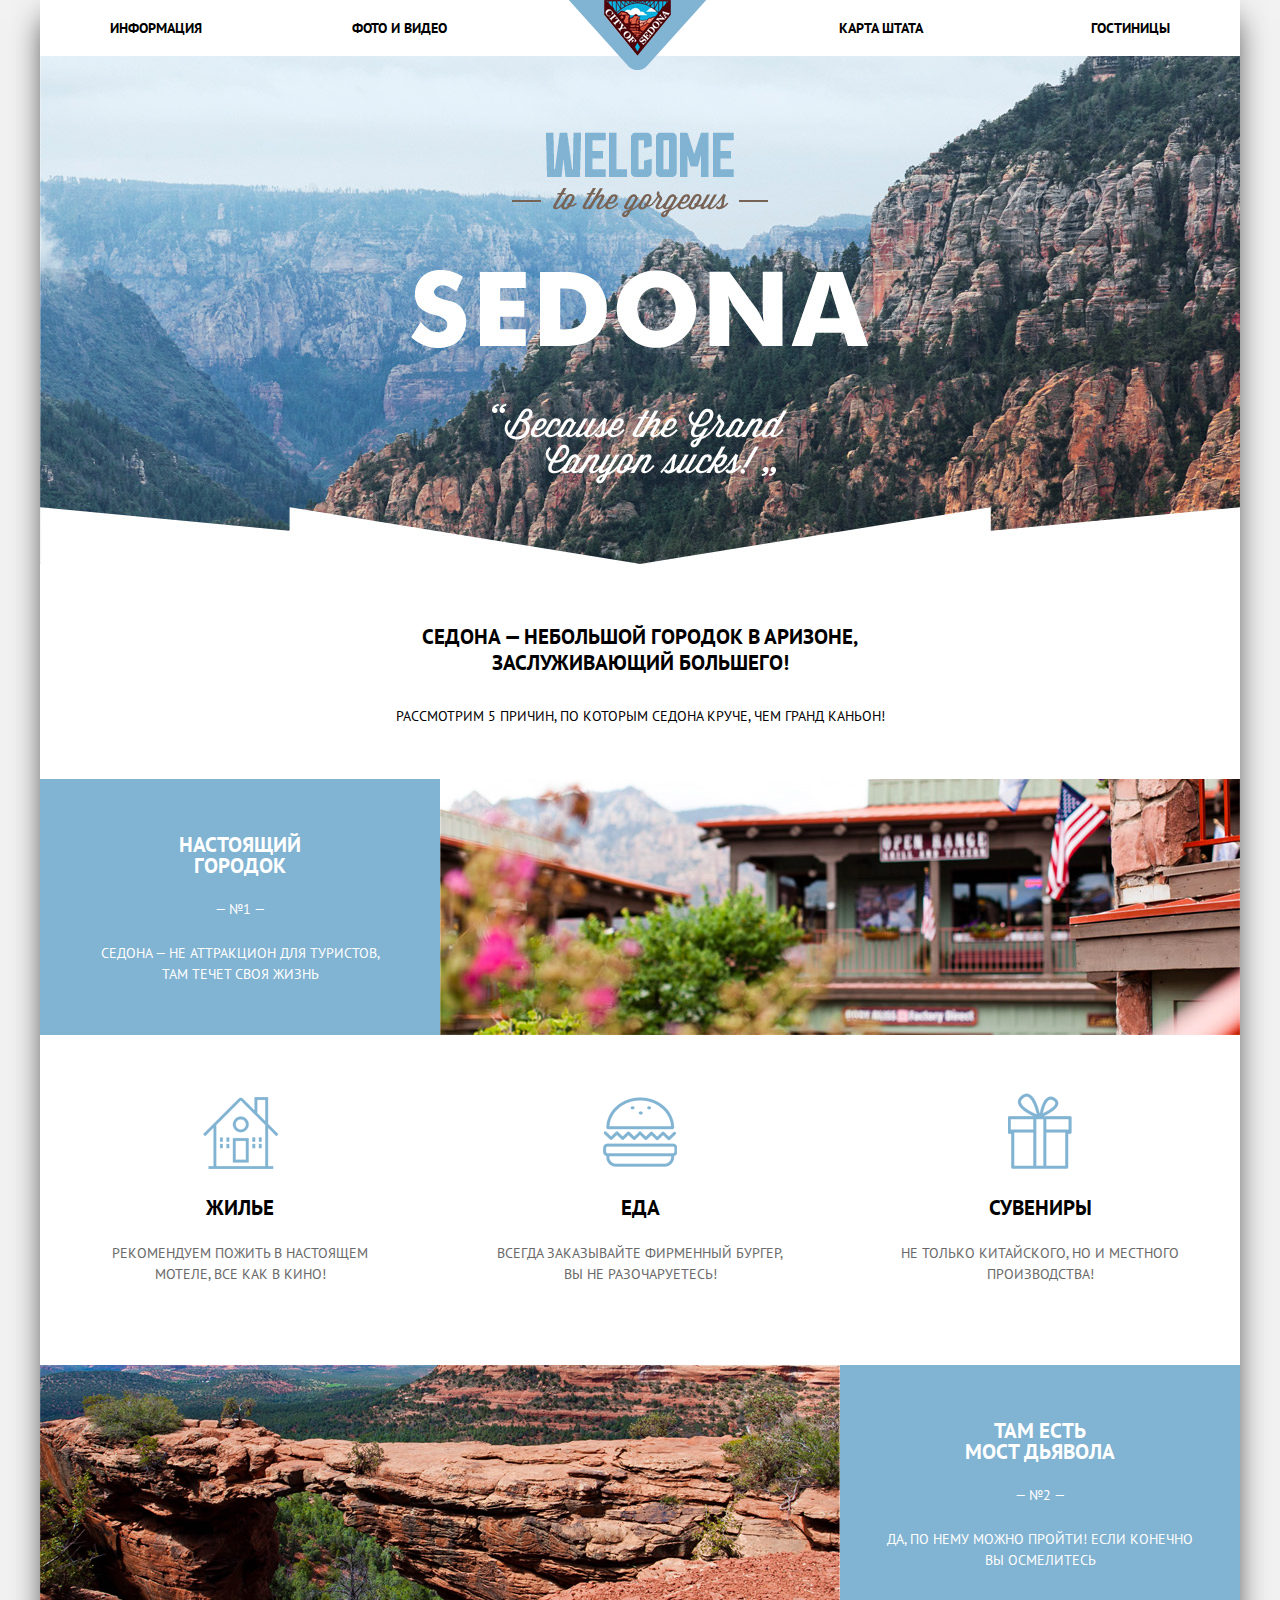
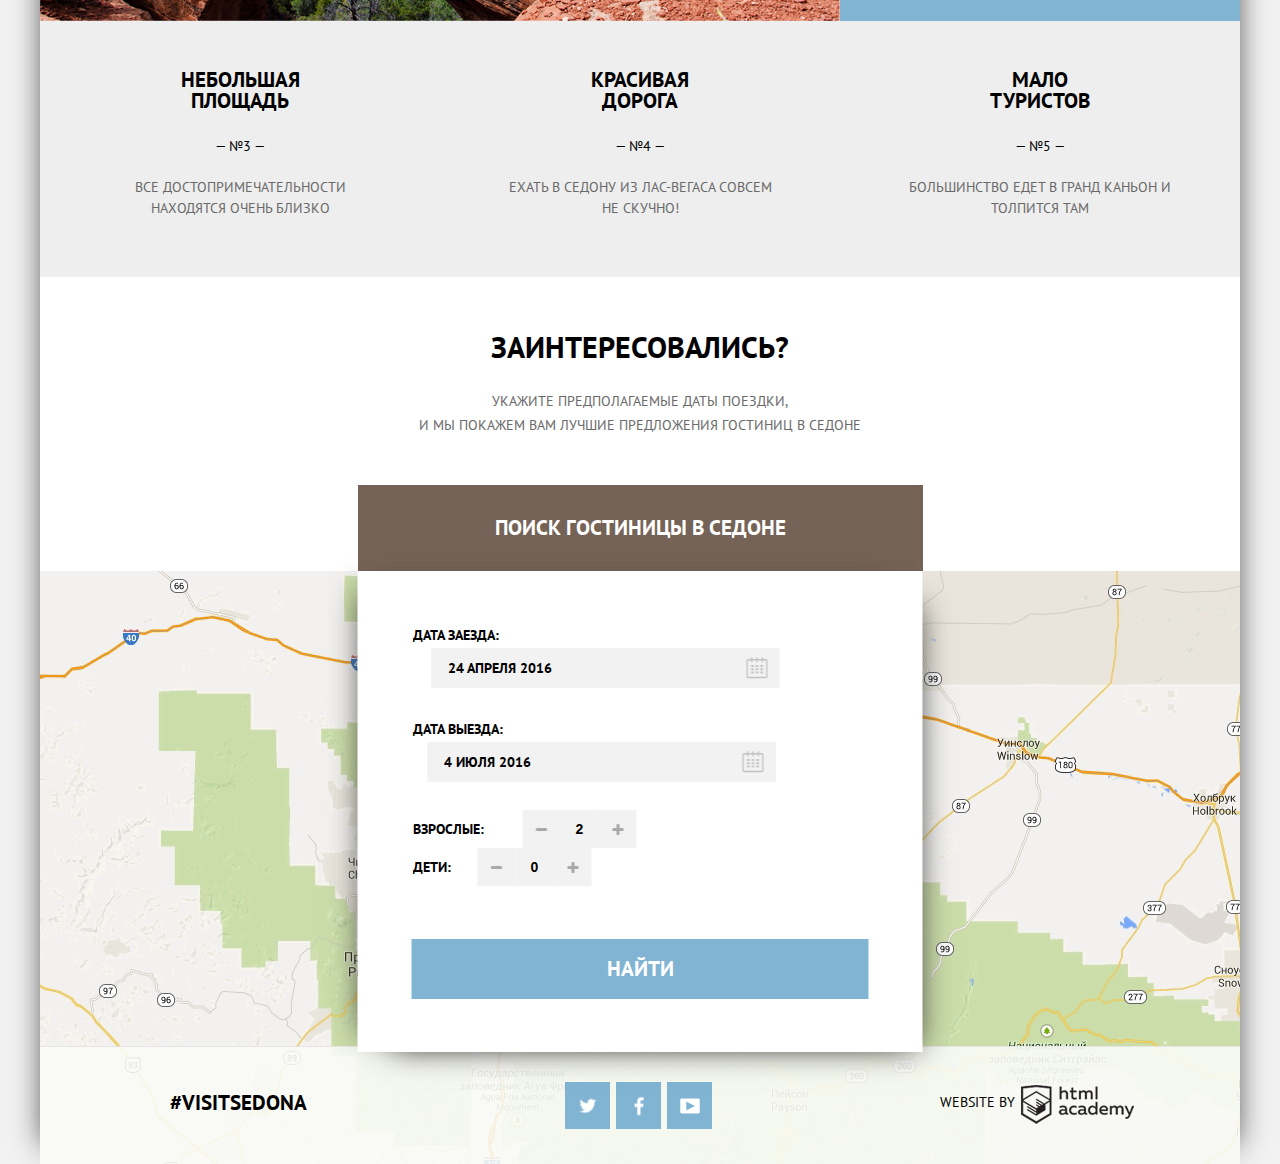
==== commit 2d80dc44: "доработки" ====
--- a/index.html
+++ b/index.html
@@ -10,7 +10,7 @@
 <body>
   <div class="main-container">
     <header class="main-header">
-      <nav class="main-navigation">
+      <nav class="main-navigation clearfix">
         <ul>
           <li> 
             <a href="#">Информация </a>
@@ -19,7 +19,7 @@
             <a href="#">Фото и Видео</a>
           </li>
           <li class="main-logo">
-            <a href="#"> <img class="logo" src="img/icon.png" width="138" height="70" alt="Седона"></a>
+            <a href="#"><img class="logo" src="img/icon.png" width="138" height="70" alt="Седона"></a>
           </li>
           <li> 
             <a href="#">Гостиницы</a> 
--- a/css/style.css
+++ b/css/style.css
@@ -7,17 +7,14 @@
 	text-transform: uppercase;
 	background-color: #f2f2f2;
 }
-.main {
-	background-color: #ffffff;
-}
 .main-container {
 	width: 1200px;
 	margin: 0 auto;
 	box-shadow: -15px 0 30px -20px #333, 
 	15px 0 30px -20px #333;
 }
-.main-header {
-	background: #ffffff;
+.main-navigation {
+	background-color: #ffffff;
 }
 .main-navigation li {
 	display: block;
@@ -85,6 +82,9 @@
 .main-logo {
 	background-color: #ffffff;
 }
+.main {
+	background-color: #ffffff;
+}
 .main-footer {
 	width: 1080px;
 	margin: 0 auto;
@@ -177,7 +177,7 @@
 }
 .footer-copyright {
 	float: right;
-	padding-top: 15px;
+	padding-top: 10px;
 	width: 220px;
 	margin-right: 20px;
 	position: relative;
@@ -225,10 +225,11 @@
 	font-weight: bold;
 	margin-top: 0;
 	margin-left: -10px;
+	margin-bottom: 9px;
 }
 .main-condition {
-	min-height: 220px;
-	background: #f2f2f2 url("../img/inner-filter.jpg") no-repeat;
+	min-height: 218px;
+	background: #ffffff url("../img/inner-filter.jpg") no-repeat;
 	clear: both;
 	background-position-y: -50px;
 }
@@ -347,7 +348,7 @@
 	text-align: right;
 	margin: 0;
 	display: inline-block;
-	padding: 4px 0;
+	padding: 5px 0;
 }
 .price-range input {
 	width: 47%;
@@ -431,11 +432,12 @@
 	padding-left: 70px;
 	font-weight: bold;
 	font-size: 21px;
+	line-height: 26px;
 }
 .sort {
 	float: left;
 	width: 580px;
-	padding: 10px;
+	padding: 12px;
 	margin: 20px 0 0 0;
 	font-size: 12px;
 }
@@ -455,7 +457,7 @@
 	margin-right: 30px;
 }
 .filter-sort li:first-child {
-	margin-left: 30px;
+	margin-left: 35px;
 }
 .filter-sort a {
 	text-decoration: none;
@@ -494,6 +496,7 @@
 }
 .direction-filter.down {
 	margin-right: 70px;
+	padding-top: 35px;
 }
 a.direction-filter {
 	font-size: 0px;
@@ -546,8 +549,7 @@
 }
 .hotel {
 	width: 1060px;
-	padding: 30px 70px;
-	margin: 1px 0;
+	padding: 29px 70px;
 }
 .hotel img {
 	float: left;
@@ -561,10 +563,12 @@
 	font-size: 21px;
 	font-weight: bold;
 	margin: 0px;
+	margin-top: -2px;
 }
 .hotel-character a {
 	text-decoration: none;
-	color: #000000
+	color: #000000;
+	vertical-align: text-top;
 }
 .hotel-character a:hover {
 	color: #89b8d5;
@@ -577,7 +581,7 @@
 }
 .hotel-character span {
 	display: inline-block;
-	padding-top: 10px;
+	padding-top: 5px;
 	padding-right: 5px;
 	width: 110px;
 }
@@ -625,7 +629,7 @@
 	width: 17px;
 	height: 17px;
 	background: url("../img/star.png") no-repeat;
-	margin: 0 2px;
+	margin-left: 4px;
 }
 .star {
 	text-align: right;
@@ -639,13 +643,13 @@
 	line-height: 24px;
 	font-weight: bold;
 	text-align: center;
-	padding-top: 60px;
+	padding-top: 58px;
 	margin: 0;
 }
 .offer-name {
 	color: #696969;
 	text-align: center;
-	margin-bottom: 50px;
+	margin-bottom: 48px;
 	margin-top: 30px;
 	line-height: 24px;
 }
@@ -660,7 +664,7 @@
 	text-align: center;
 	margin: 0 auto;
 	padding-top: 60px;
-	padding-bottom: 30px;
+	padding-bottom: 27px;
 }
 .features-title {
 	display: block;
@@ -678,7 +682,7 @@
 .features-items p {
 	text-align: center;
 	color: #ffffff;
-	margin: 25px 0;
+	margin: 23px 0;
 }
 .features-items-small p.features {
 	text-align: center;
@@ -709,10 +713,13 @@
 }
 .features-logo-name {
 	display: block;
-	margin-top: 30px;
+	margin-top: 27px;
 	margin-bottom: 25px;
 	font-size: 21px;
 	font-weight: bold;
+}
+.features-logo-wrapped {
+	background-color: #ffffff;
 }
 .features-logo.accomodation:before {
 	content: "";
@@ -725,7 +732,7 @@
 	margin-right: auto;
 	left: 0;
 	right: 0;
-	top: 60px;
+	top: 62px;
 }
 .features-logo.food:before {
 	content: "";
@@ -738,7 +745,7 @@
 	margin-right: auto;
 	left: 0;
 	right: 0;
-	top: 60px;
+	top: 62px;
 }
 .features-logo.souvenirs:before {
 	content: "";
@@ -751,7 +758,7 @@
 	margin-right: auto;
 	left: 0;
 	right: 0;
-	top: 60px;
+	top: 58px;
 }
 .features-items-small .features-name {
 	margin: 0;
@@ -771,8 +778,8 @@
 	float: left;
 	text-align: center;
 	width: 280px;
-	padding: 50px 60px;
-	padding-bottom: 60px;
+	padding: 48px 60px;
+	padding-bottom: 58px;
 	background-color: #eeeeee;
 }
 p.feature {
@@ -828,13 +835,13 @@
 .group {
 	width: 455px;
 	margin: 0 auto;
-	padding-top: 30px;
+	padding-top: 28px;
 }
 label.date {
 	display: block;
 	width: 455px;
 	margin: 0 auto;
-	padding-top: 30px;
+	padding-top: 28px;
 	font-weight: bold;
 	line-height: 26px;
 }
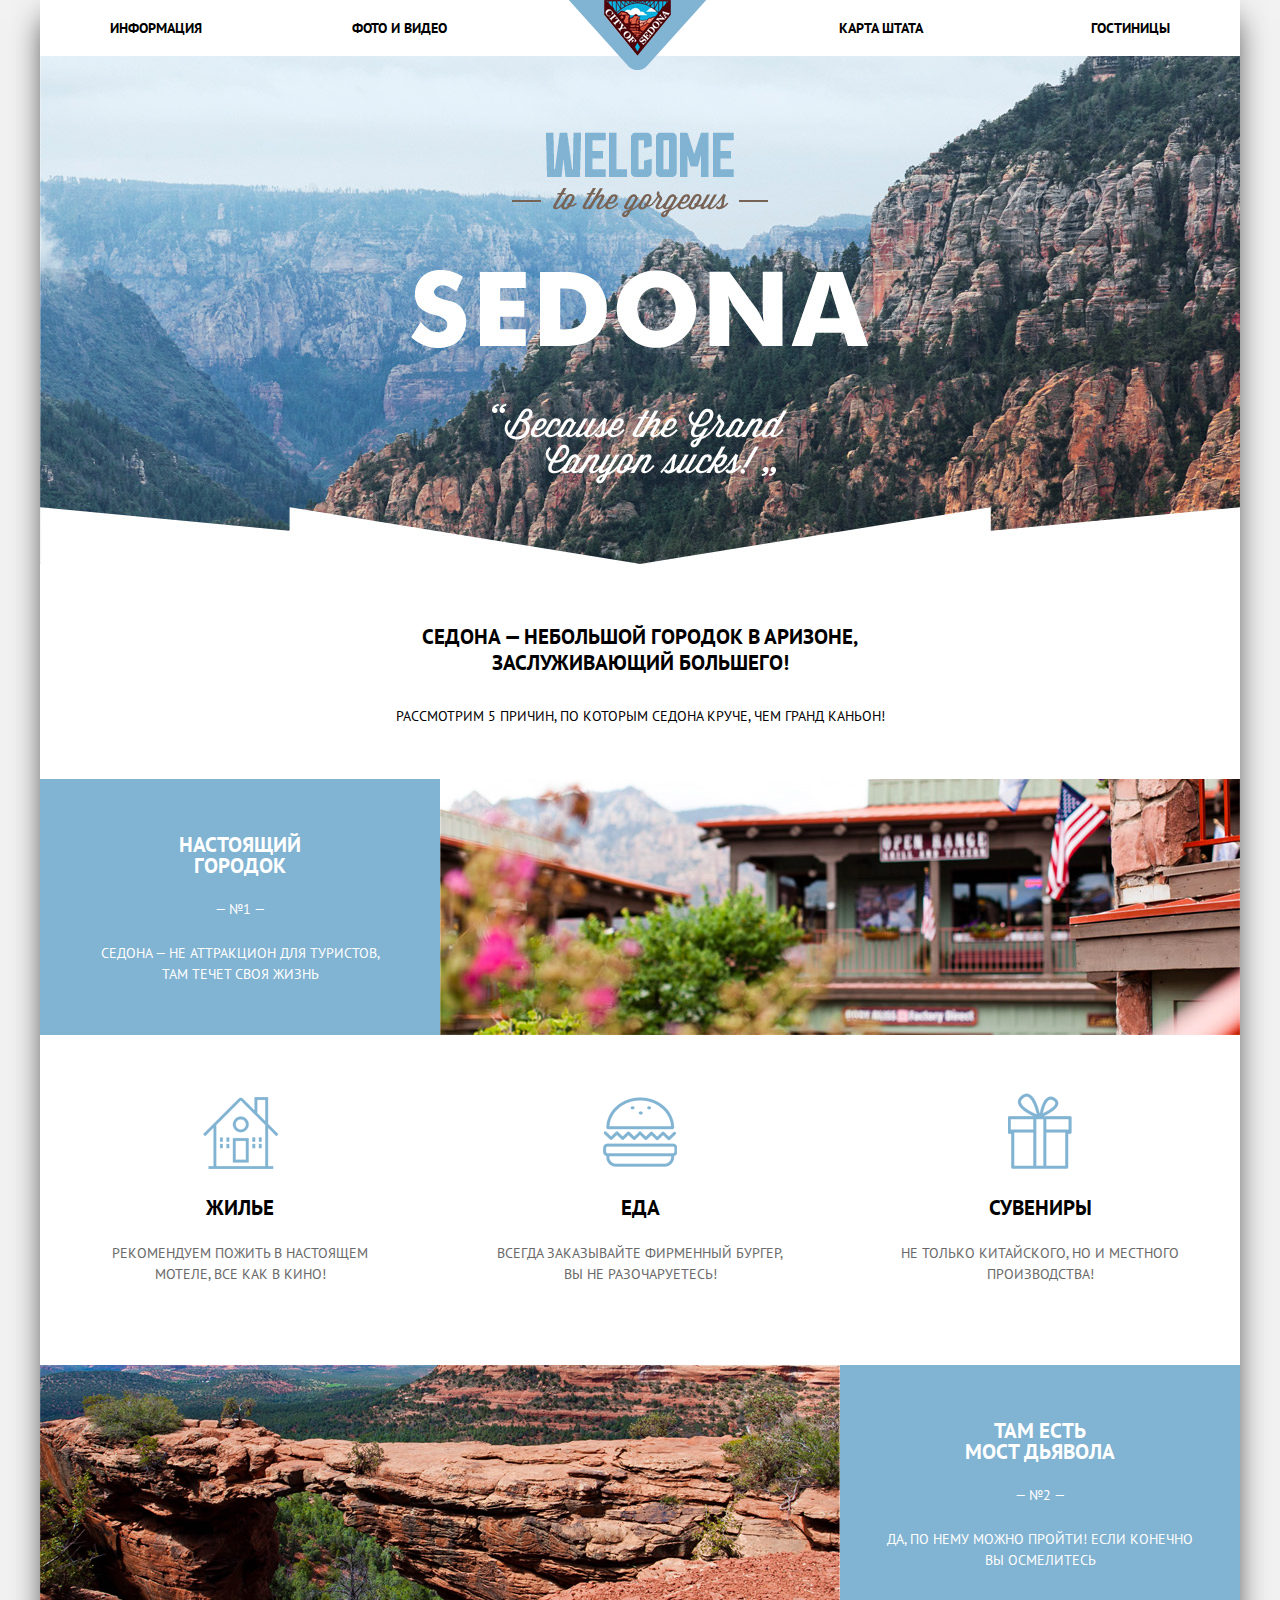
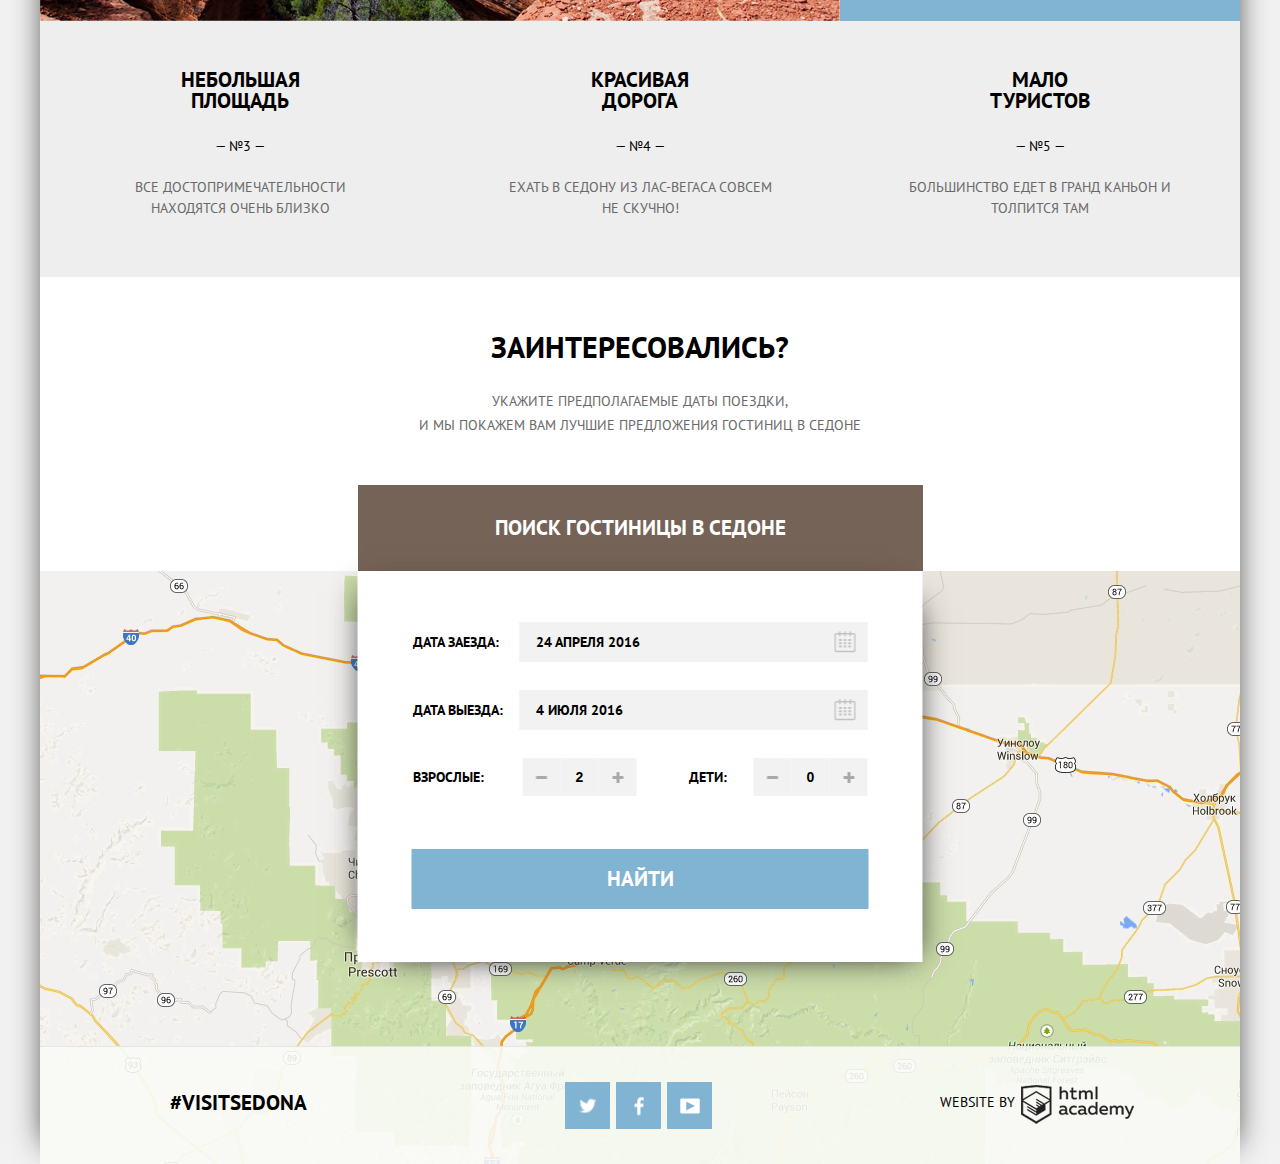
==== commit faeab2e4: "исправления 2" ====
--- a/index.html
+++ b/index.html
@@ -89,10 +89,10 @@
         <input type="checkbox" class="offer" id="search-hotel" checked>
         <label class="search" for="search-hotel">Поиск гостиницы в Седоне</label>
         <form class="offer-form" action="#" method="get">
-          <label class="date"> Дата заезда:
+          <label class="date"><span>Дата заезда:</span>
             <input class="date checkin" type="text" name="date-checkin" value="   24 апреля 2016">
           </label>
-          <label class="date"> Дата выезда:
+          <label class="date"><span>Дата выезда:</span>
             <input class="date checkout" type="text" name="date-checkout" value="   4 июля 2016">
           </label>
           <div class="group clearfix">
--- a/css/style.css
+++ b/css/style.css
@@ -847,12 +847,13 @@
 }
 .adult {
 	display: inline-block;
-	padding-right: 50px;
+	float: left;
 	font-weight: bold;
 	line-height: 26px;
 }
 .children {
 	display: inline-block;
+	float: right;
 	font-weight: bold;
 	line-height: 26px;
 }
@@ -877,11 +878,16 @@
 	background-color: #5496bd;
 	color: #88b6d1;
 }
+.date span {
+	display: inline-block;
+	height: 40px;
+	line-height: 40px;
+}
 input.date {
+	float: right;
 	width: 340px;
 	height: 34px;
 	background: #f2f2f2 url("../img/calendar.png") no-repeat 97% center;
-	margin-left: 19px;
 	line-height: 26px;
 	font-weight: bold;
 	outline: none;
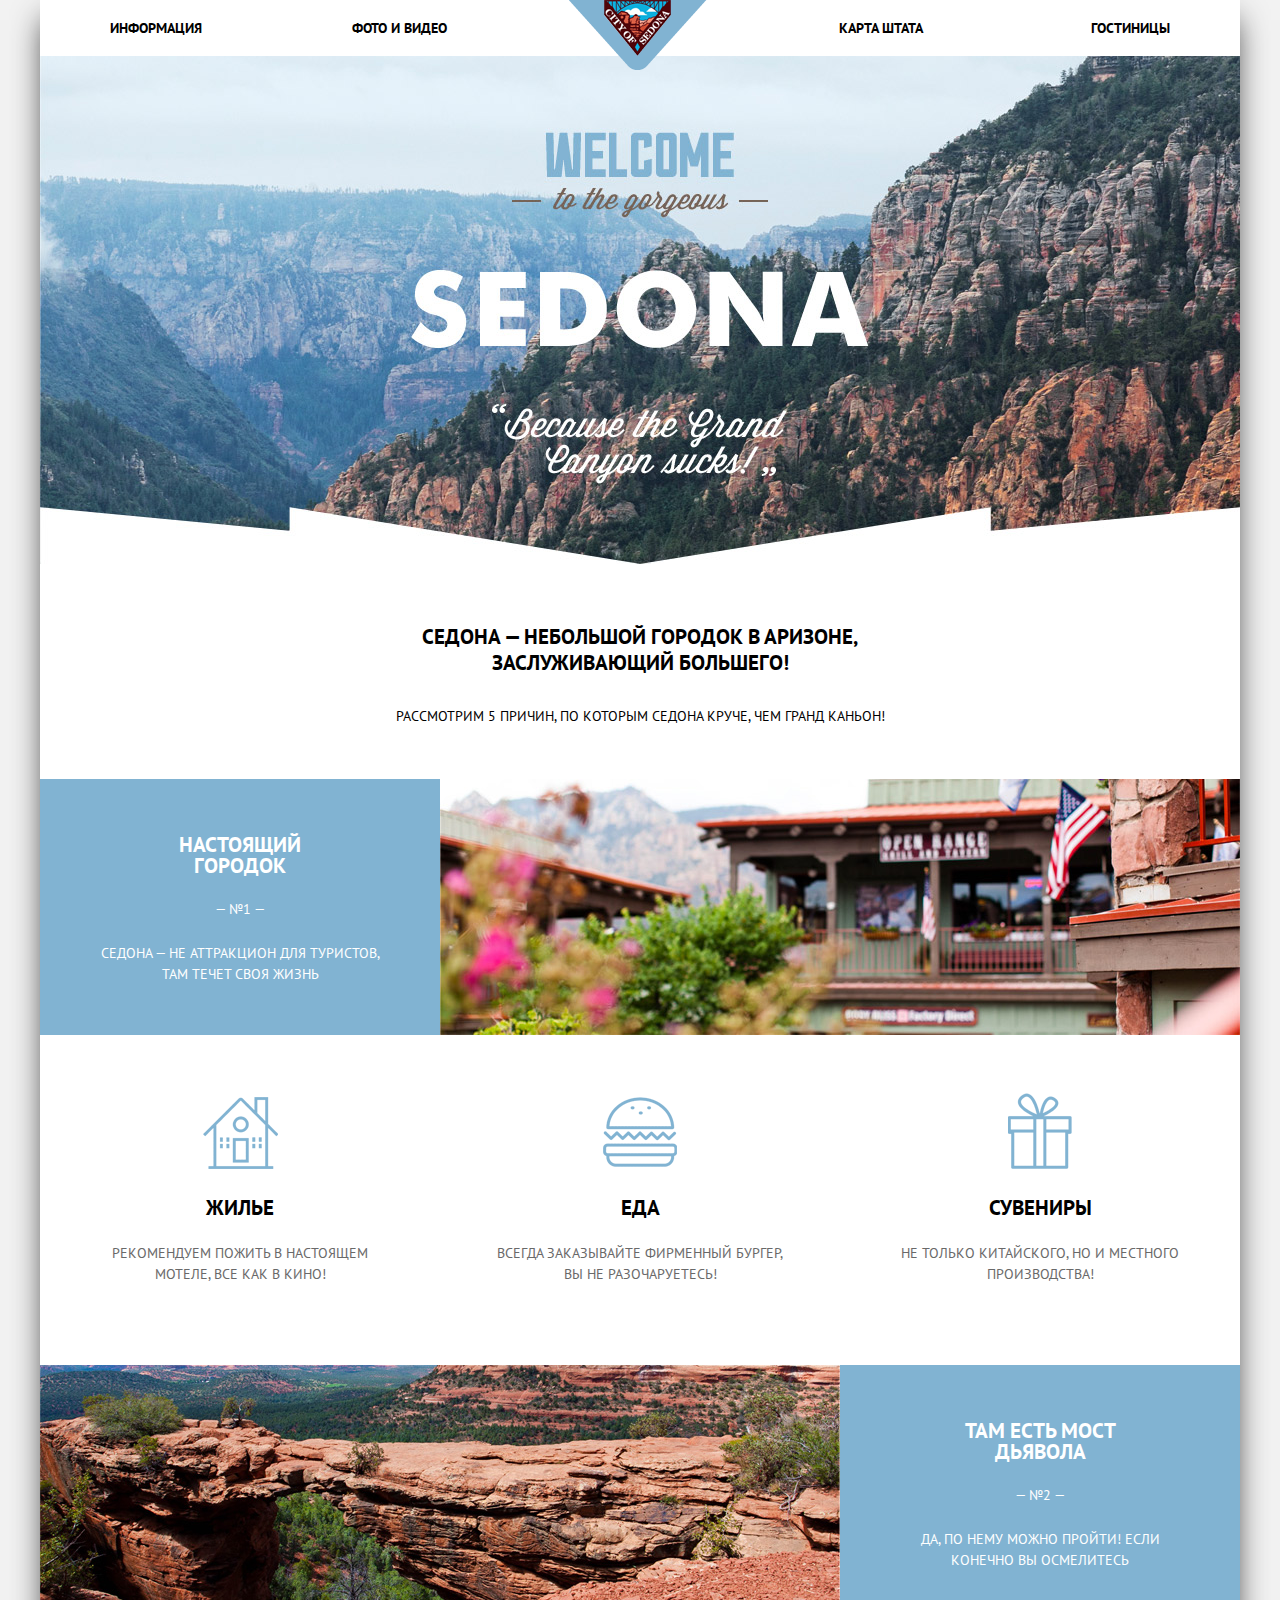
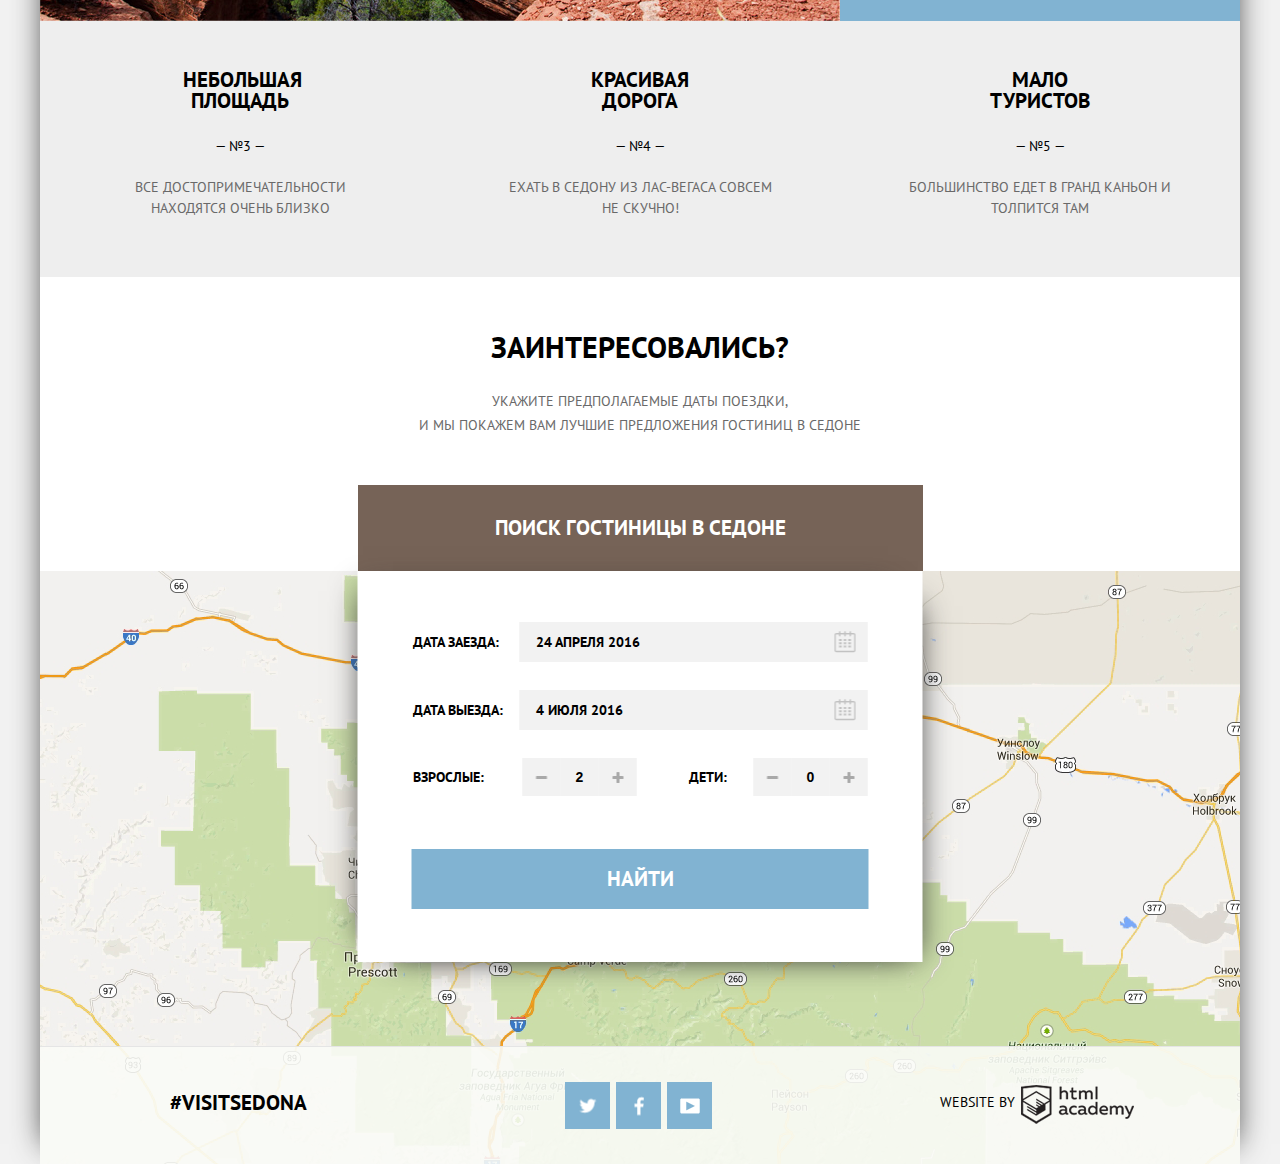
==== commit 43eb2287: "доработки финальной версии" ====
--- a/index.html
+++ b/index.html
@@ -18,11 +18,11 @@
           <li> 
             <a href="#">Фото и Видео</a>
           </li>
-          <li class="main-logo">
+          <li class="logo">
             <a href="#"><img class="logo" src="img/icon.png" width="138" height="70" alt="Седона"></a>
           </li>
           <li> 
-            <a href="#">Гостиницы</a> 
+            <a href="../243275-sedona/inner.html">Гостиницы</a> 
           </li>
           <li> 
             <a href="#">Карта штата</a>
@@ -33,7 +33,7 @@
     <main>
       <div class="main">
         <div class="main-logo">
-        <img src="img/index-intro.jpg" width="1200" height="508" alt="Welcome to Sedona">
+          <img src="img/index-intro.jpg" width="1200" height="508" alt="Welcome to Sedona">
         </div>
         <h1 class="logo-title">Седона — небольшой городок в Аризоне, заслуживающий большего!</h1>
         <p class="features-title">Рассмотрим 5 причин, по которым Седона круче, чем Гранд Каньон!</p>
@@ -41,9 +41,11 @@
       <section class="features">
         <div class="features-items right clearfix">
           <img src="img/index-city.jpg" width="800" height="256" alt="Настоящий городок">
-          <p class="features-name">Настоящий <br> городок</p>
-          <p class="features">— №1 —</p>
-          <p class="features">Седона — не аттракцион для туристов,<br> там течет своя жизнь</p>
+          <div class="features-descriptions">
+            <p class="features-name">Настоящий городок</p>
+            <p class="features">— №1 —</p>
+            <p class="features">Седона — не аттракцион для туристов, там течет своя жизнь</p>
+          </div>
         </div>
         <div class="features-logo-wrapped clearfix">
           <div class="features-logo accomodation">
@@ -61,23 +63,25 @@
         </div>
         <div class="features-items left clearfix">
           <img src="img/index-bridge.jpg" width="800" height="256" alt="Мост дьявола">
-          <p class="features-name">Там есть <br> мост дьявола</p>
-          <p class="features">— №2 —</p>
-          <p class="features">Да, по нему можно пройти! Если конечно <br> вы осмелитесь</p>
+          <div class="features-descriptions">
+            <p class="features-name">Там есть мост дьявола</p>
+            <p class="features">— №2 —</p>
+            <p class="features">Да, по нему можно пройти! Если конечно вы осмелитесь</p>
+          </div>
         </div>
         <div class="features-items-common clearfix">
           <div class="features-items-small">
-            <p class="features-name">Небольшая <br> площадь</p>
+            <p class="features-name">Небольшая площадь</p>
             <p class="features">— №3 —</p>
             <p class="feature">Все достопримечательности находятся очень близко</p>
           </div>
           <div class="features-items-small">
-            <p class="features-name">Красивая <br> дорога</p>
+            <p class="features-name">Красивая дорога</p>
             <p class="features">— №4 —</p>
             <p class="feature">Ехать в Седону из Лас-Вегаса совсем не скучно!</p>
           </div>
           <div class="features-items-small">
-            <p class="features-name">Мало <br> туристов</p>
+            <p class="features-name">Мало туристов</p>
             <p class="features">— №5 —</p>
             <p class="feature">Большинство едет в Гранд Каньон и толпится там</p>
           </div>
--- a/css/style.css
+++ b/css/style.css
@@ -78,6 +78,7 @@
 }
 .main-logo img {
 	display: block;
+	background-color: #93bed9;
 }
 .main-logo {
 	background-color: #ffffff;
@@ -229,7 +230,7 @@
 }
 .main-condition {
 	min-height: 218px;
-	background: #ffffff url("../img/inner-filter.jpg") no-repeat;
+	background: #3e739e url("../img/inner-filter.jpg") no-repeat;
 	clear: both;
 	background-position-y: -50px;
 }
@@ -682,7 +683,8 @@
 .features-items p {
 	text-align: center;
 	color: #ffffff;
-	margin: 23px 0;
+	margin: 23px auto;
+	width: 305px;
 }
 .features-items-small p.features {
 	text-align: center;
@@ -691,15 +693,29 @@
 .features-items.right img {
 	float: right;
 	width: 800px;
+	background-color: #c7c6ce;
 }
 .feature {
 	color: #696969;
 }
-.features-items .features-name {
+.features-descriptions {
+	width: 400px;
+}
+.left .features-descriptions {
+	float: right;
+}
+.right .features-descriptions {
+	float: left;
+}
+.features-descriptions .features-name {
 	font-weight: bold;
 	margin-top: 55px;
 	font-size: 21px;
 	margin-bottom: 0;
+	width: 151px;
+	margin-left: auto;
+	margin-right: auto;
+	line-height: 21px;
 }
 .features-logo {
 	float: left;
@@ -769,10 +785,14 @@
 	font-size: 21px;
 	line-height: 21px;	
 	font-weight: bold;
+	width: 115px;
+	margin-left: auto;
+	margin-right: auto;
 }
 .features-items.left img {
 	float: left;
 	width: 800px;
+	background-color: #e5ae96;
 }
 .features-items-small {
 	float: left;
@@ -784,7 +804,6 @@
 }
 p.feature {
 	margin: 0;
-	/*min-height: 55px;*/
 }
 .offer {
 	background-color: #ffffff;
@@ -831,6 +850,7 @@
 }
 .map img {
 	display: block;
+	background-color: #e9e5dc;
 }
 .group {
 	width: 455px;
@@ -897,9 +917,6 @@
 	font-family: "PT Sans", "Arial", sans-serif;
 	font-size: 14px;
 }
-input.date.checkout {
-	margin-left: 15px;
-}
 input.date:hover {
 	background: #ebebeb url("../img/calendar-hover.png") no-repeat 97% center;
 	outline: none;
@@ -921,6 +938,16 @@
 	text-align: center;
 	outline: none;
 }
+.adult input:hover {
+	background-color: #ebebeb;
+	outline: none;
+	border: -1px solid #ebebeb;
+}
+.adult input:focus {
+	background-color: transparent;
+	border: 1px solid #e5e5e5;
+	outline: none;
+}
 .children input {
 	width: 38px;
 	height: 38px;
@@ -932,10 +959,20 @@
 	text-align: center;
 	outline: none;
 }
+.children input:hover {
+	background-color: #ebebeb;
+	outline: none;
+	border: -1px solid #ebebeb;
+}
+.children input:focus {
+	background-color: transparent;
+	border: 1px solid #e5e5e5;
+	outline: none;
+}
 button.minus, button.plus {
 	width: 38px;
 	height: 38px;
-	border: none;
+	border: 1px solid #f2f2f2;
 	font-size: 14px;
 	color: transparent;
 	line-height: 26px;
